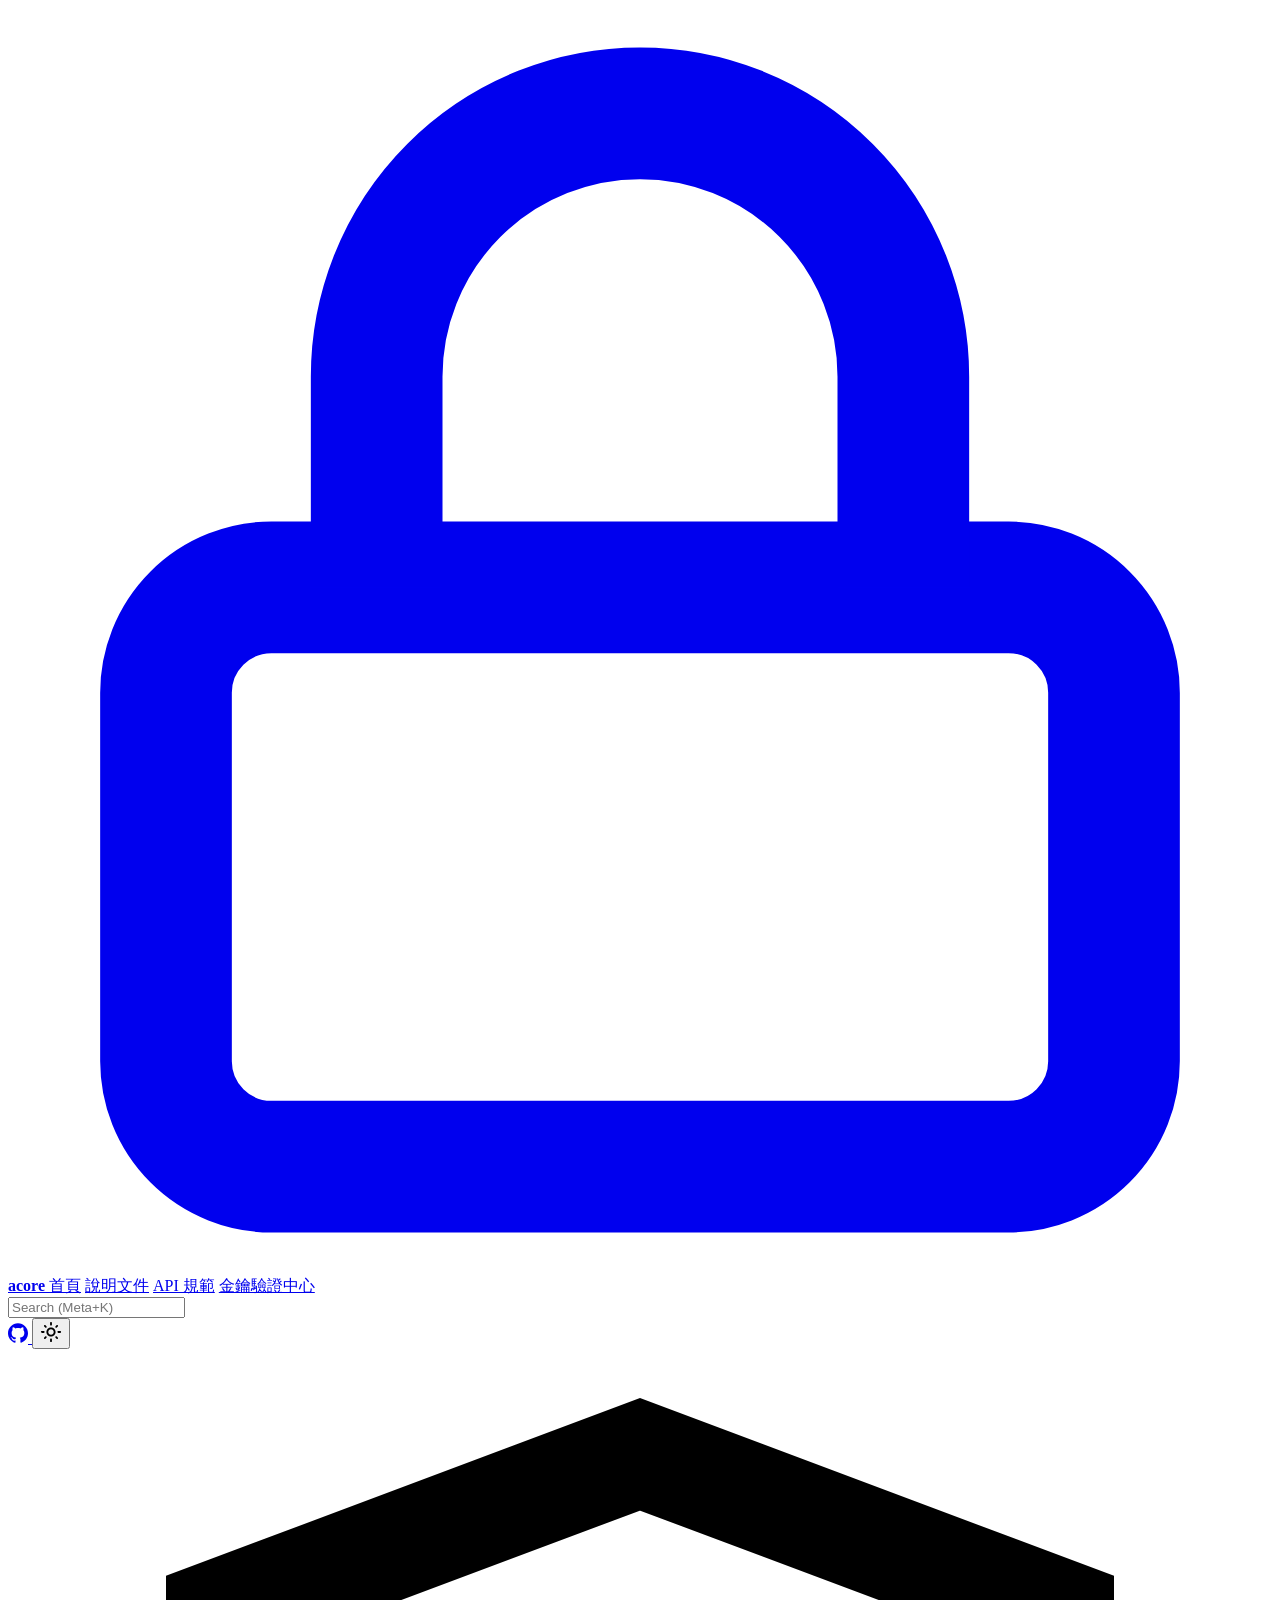
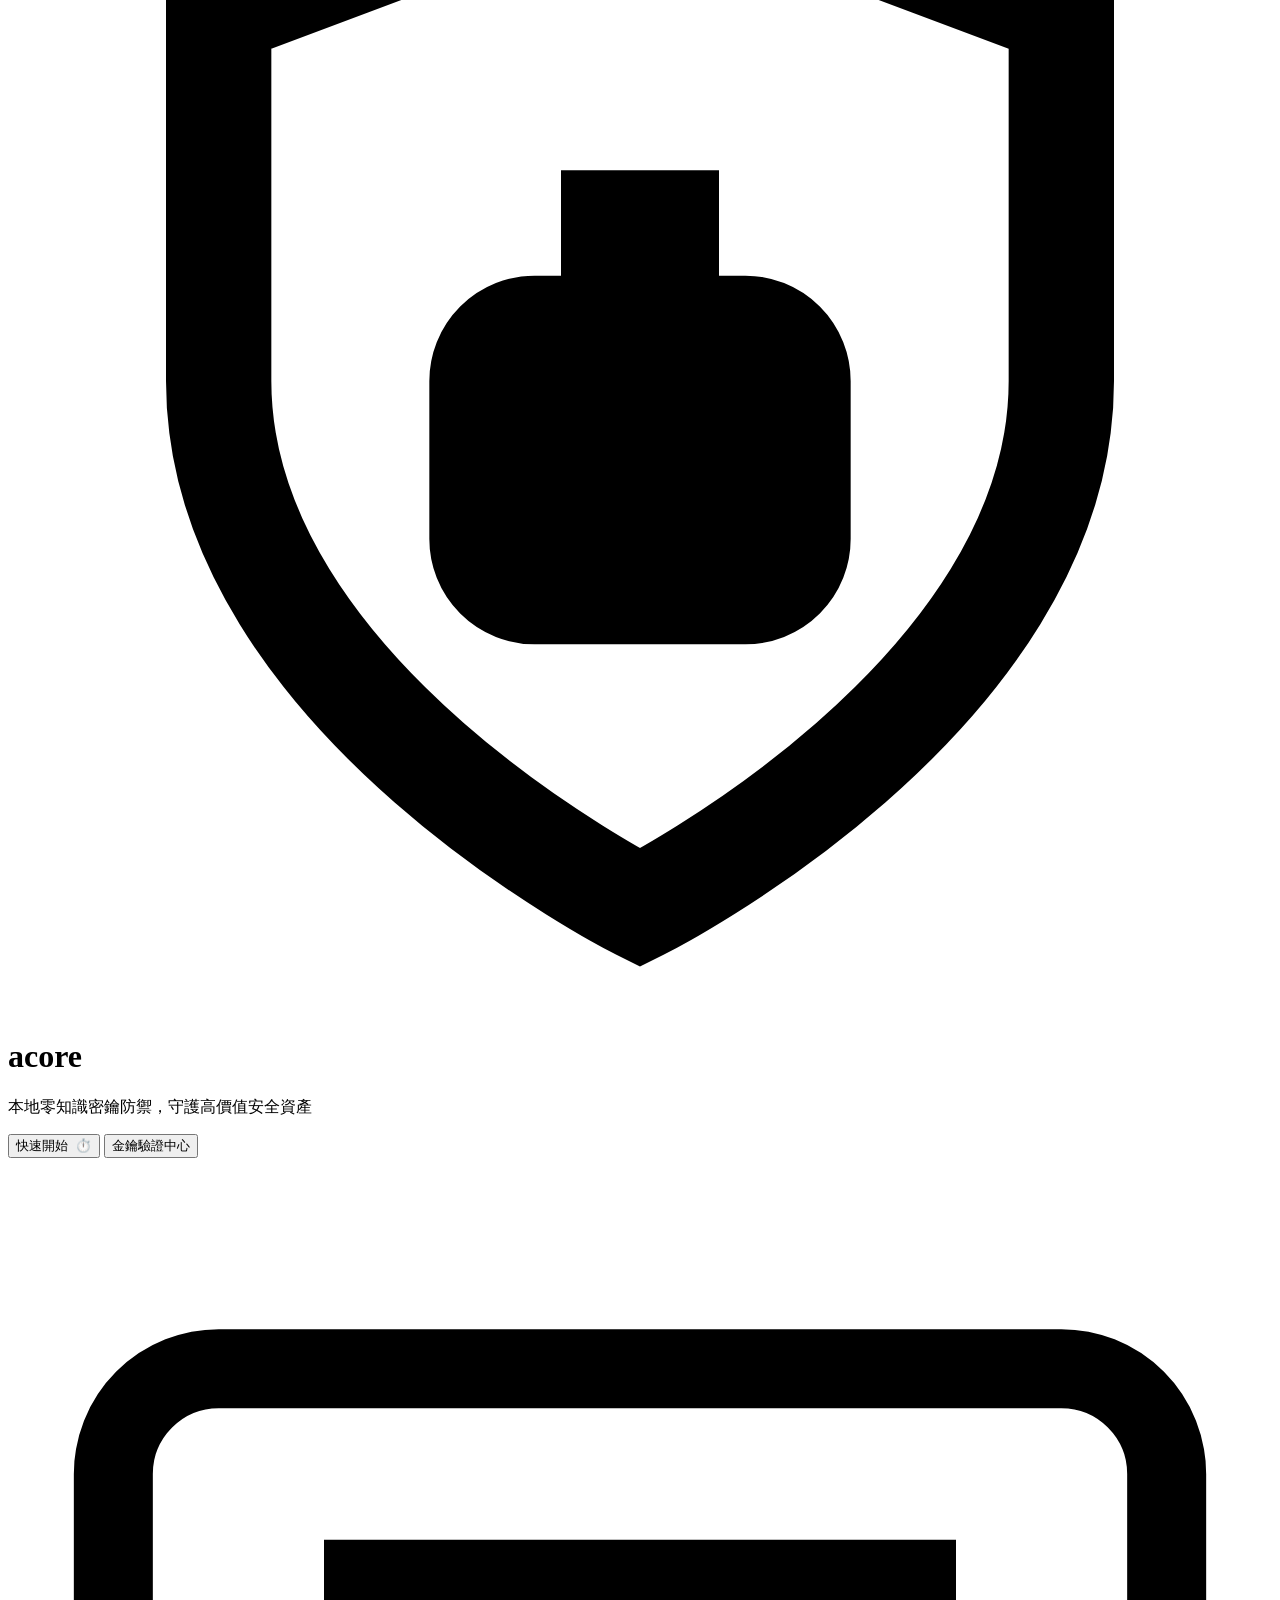
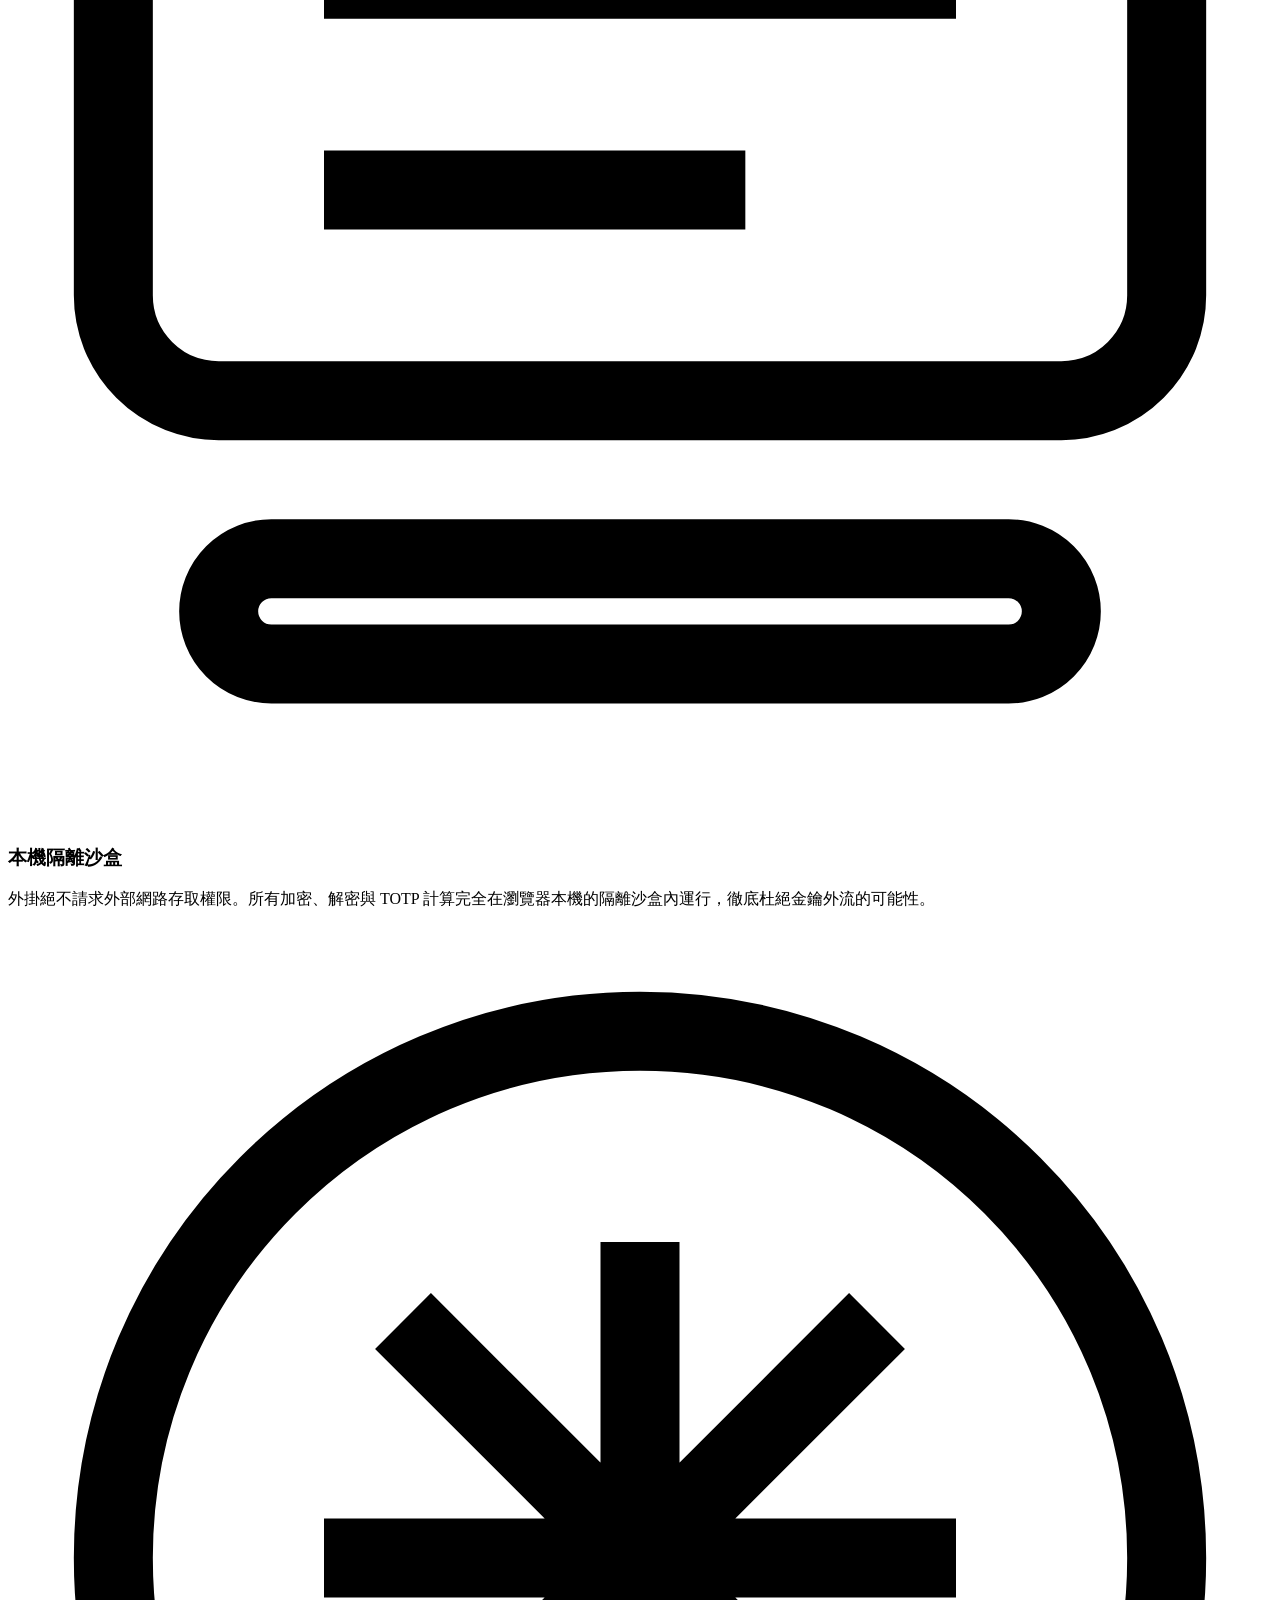
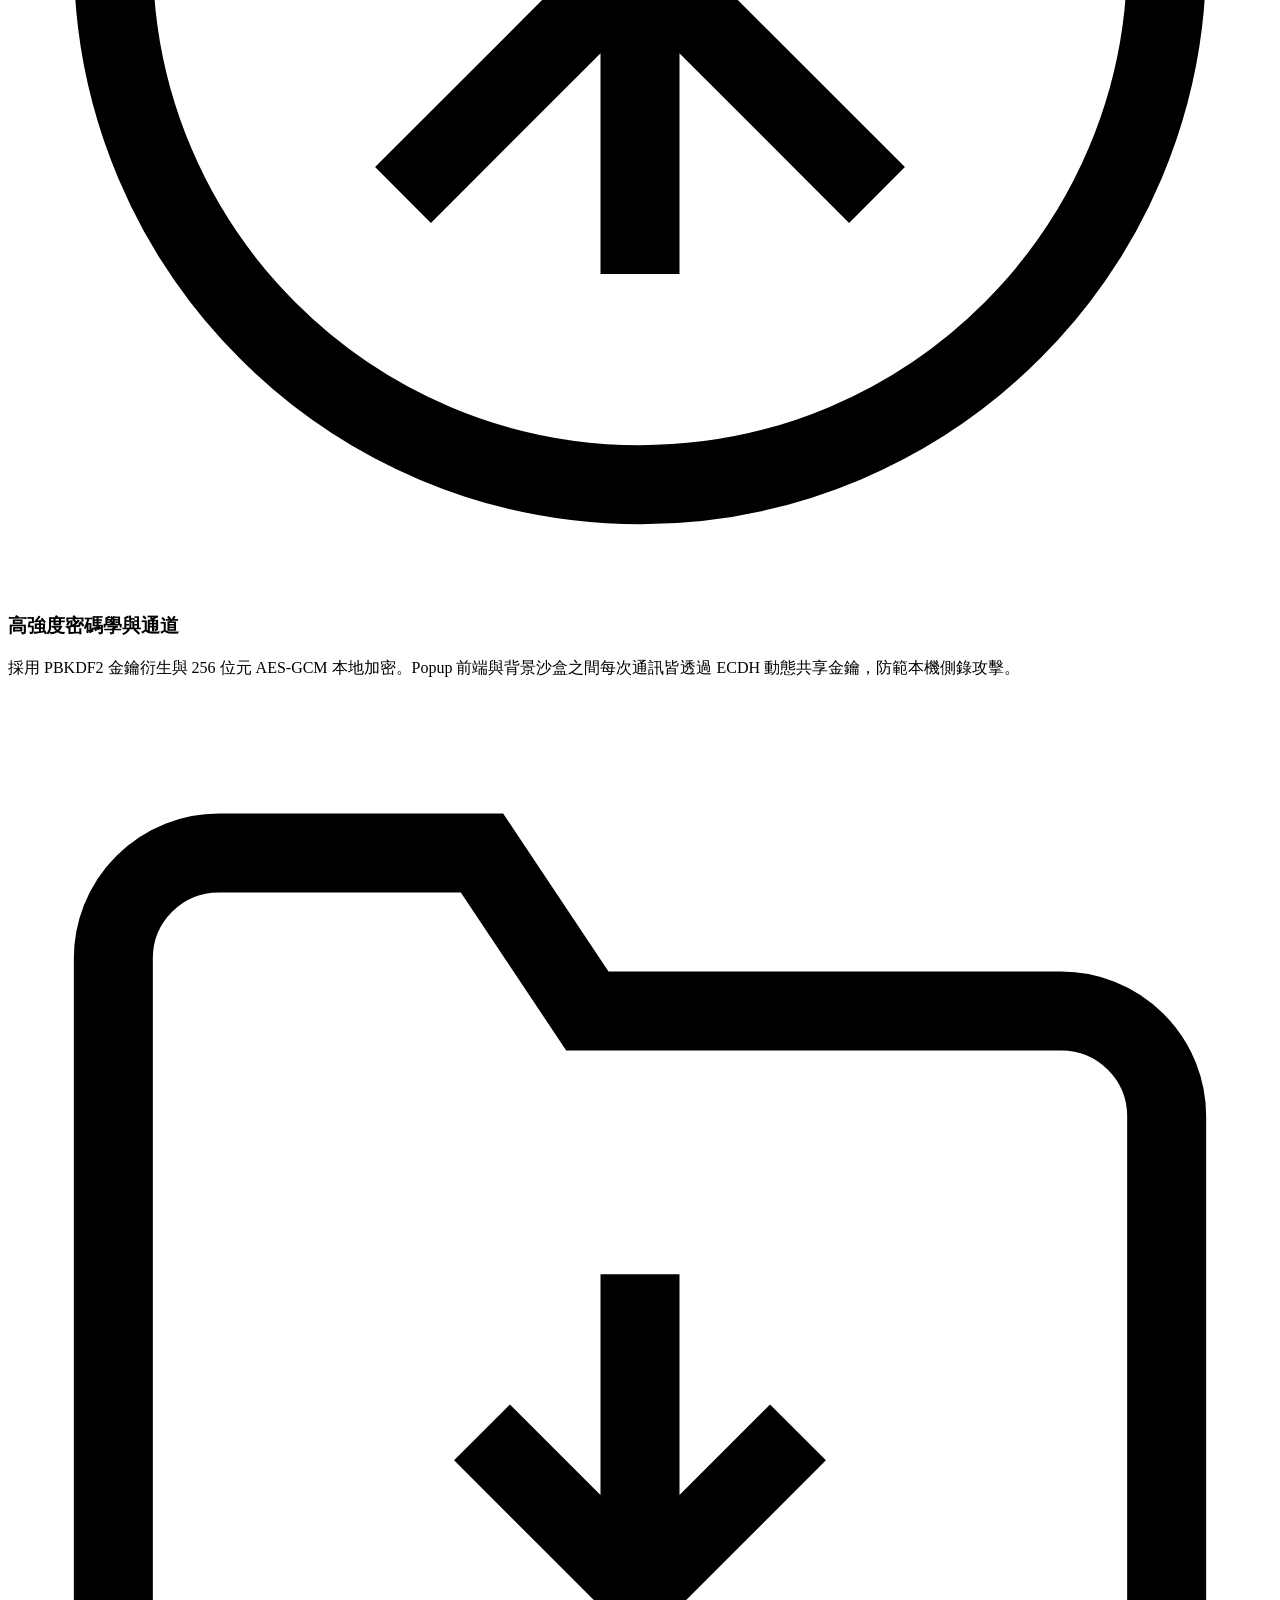
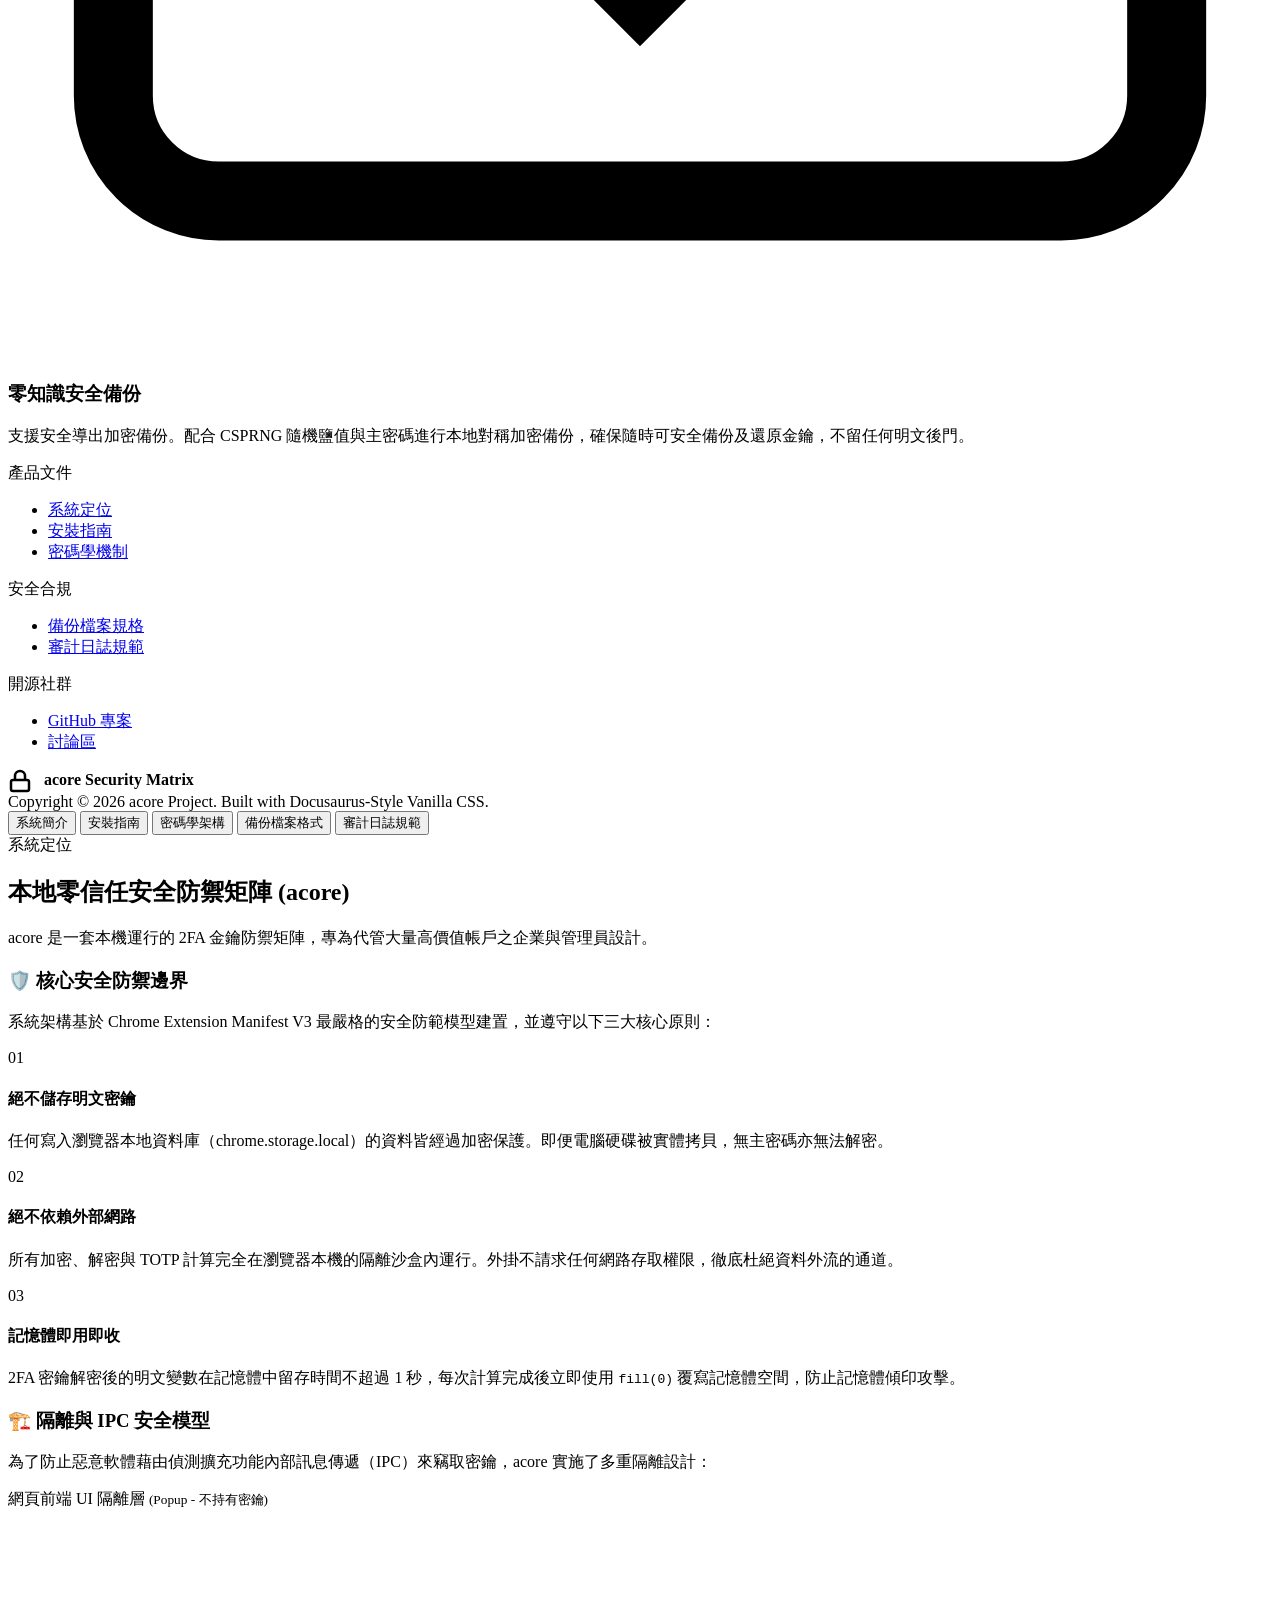
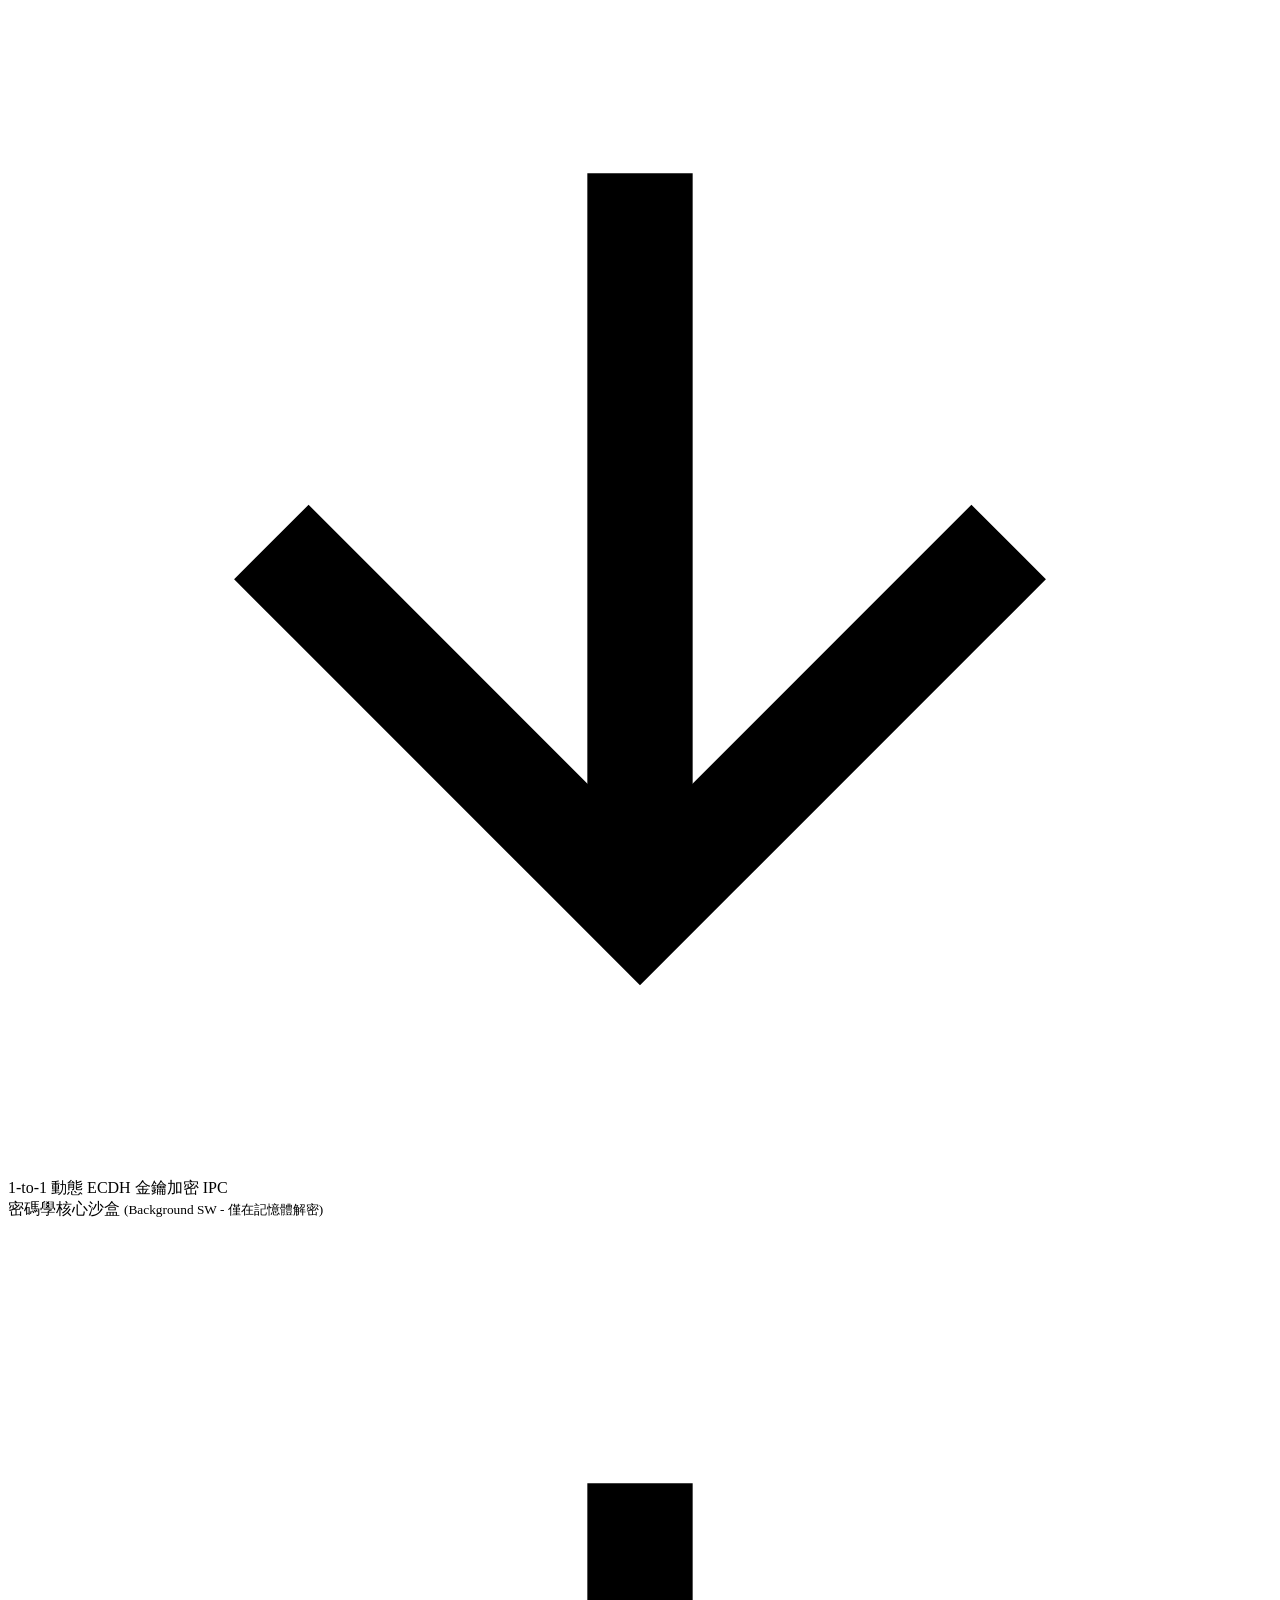
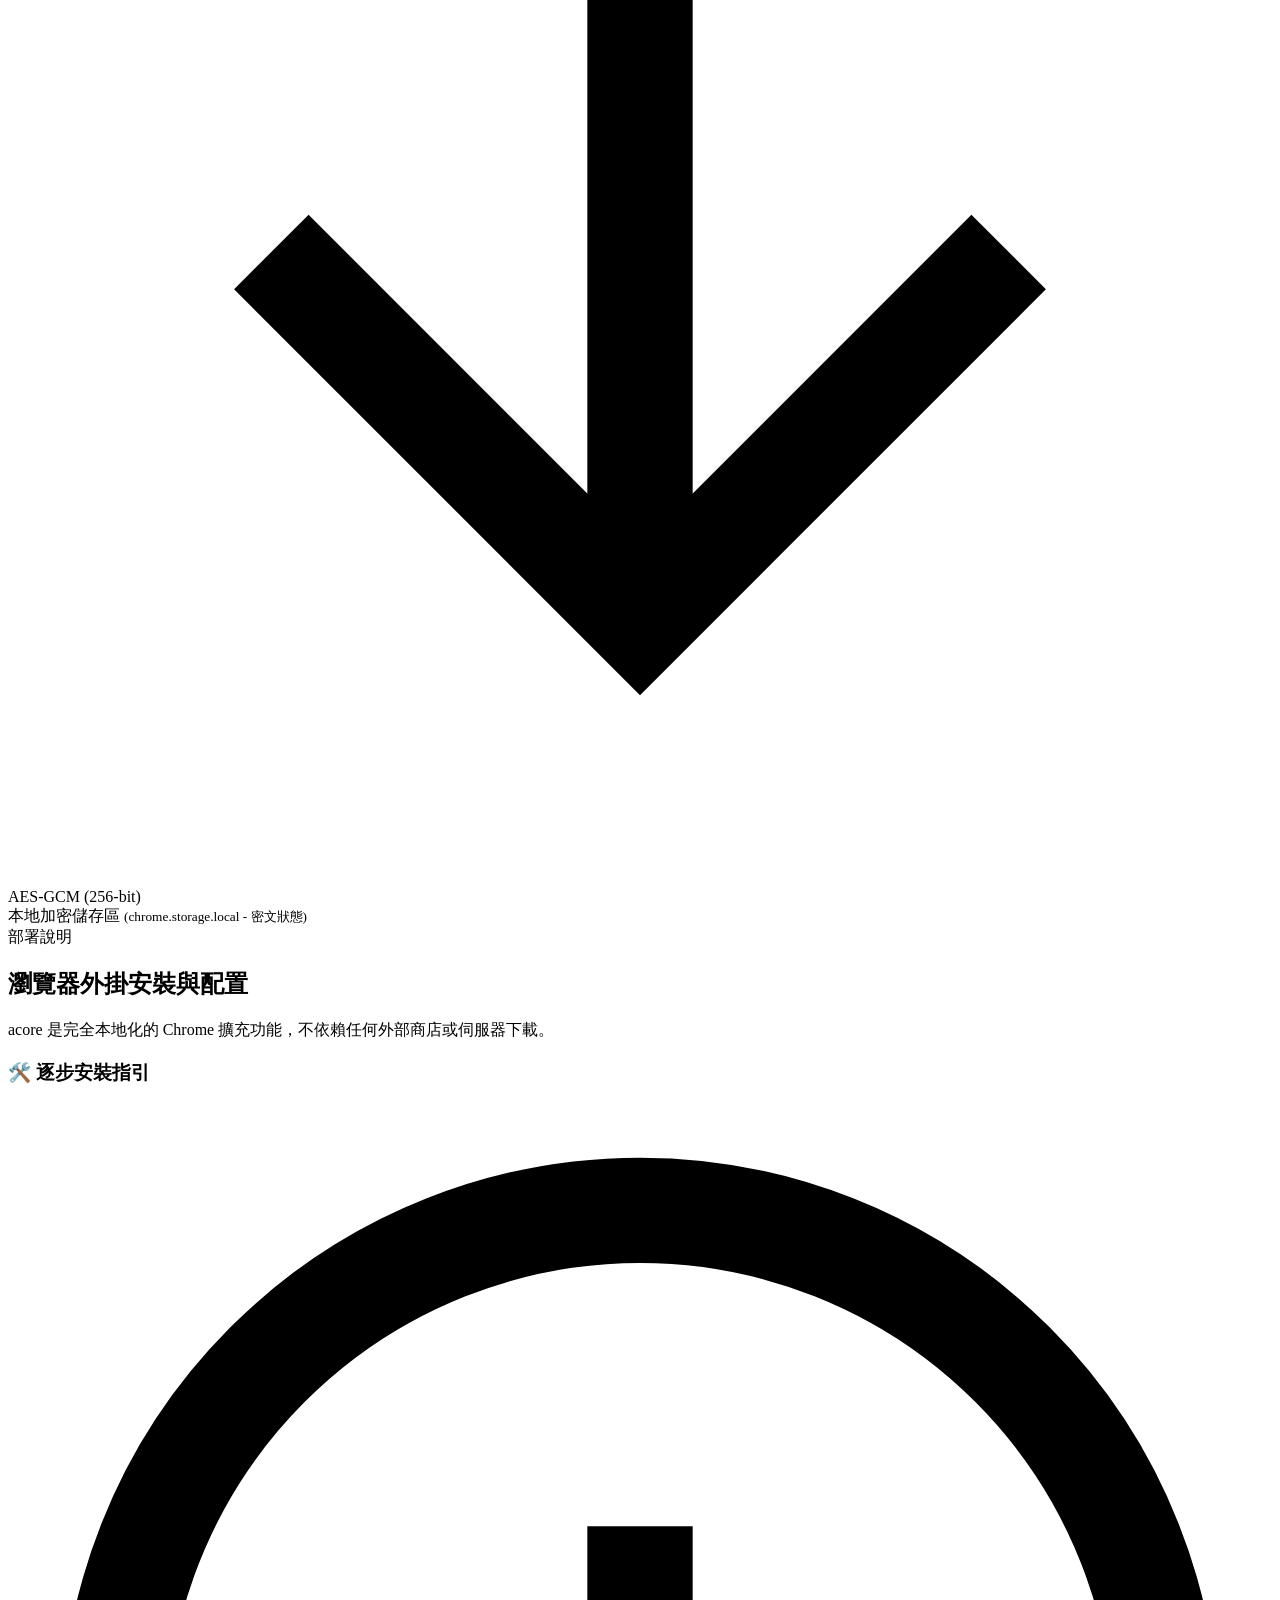
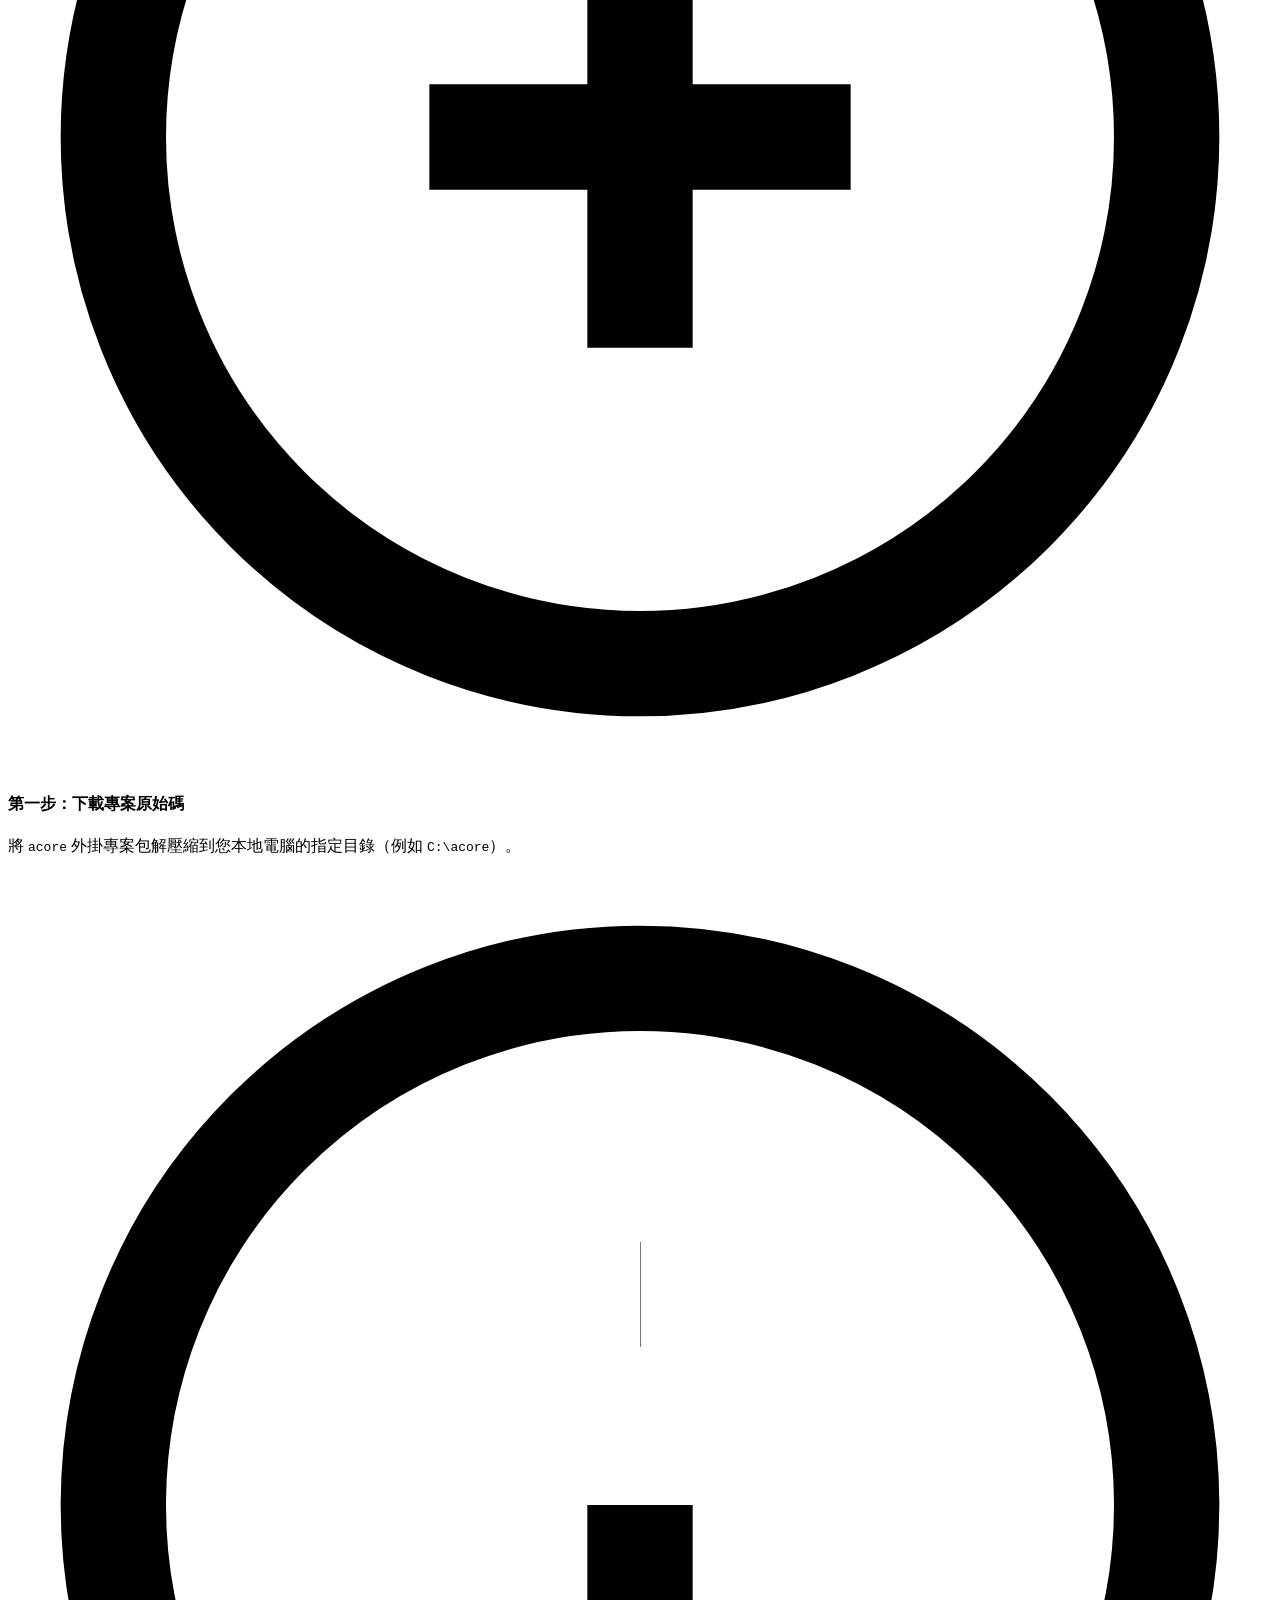
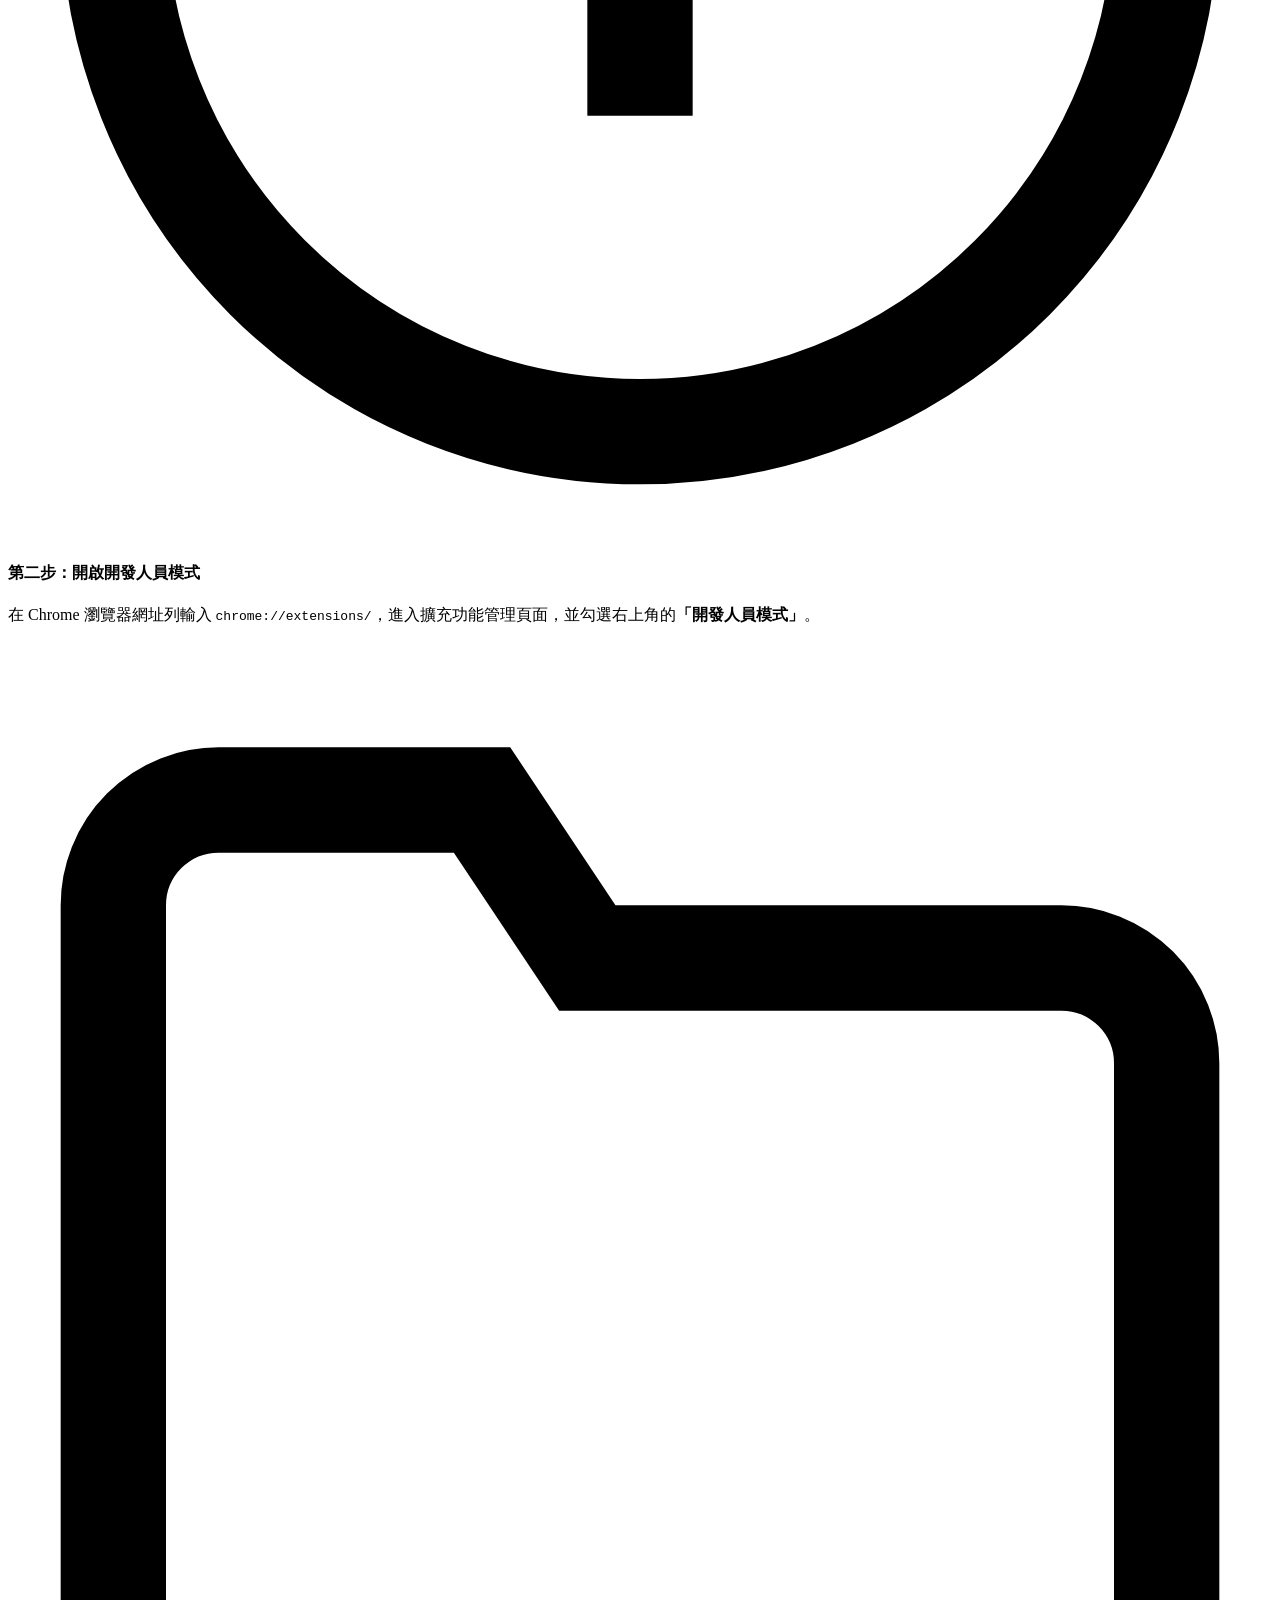
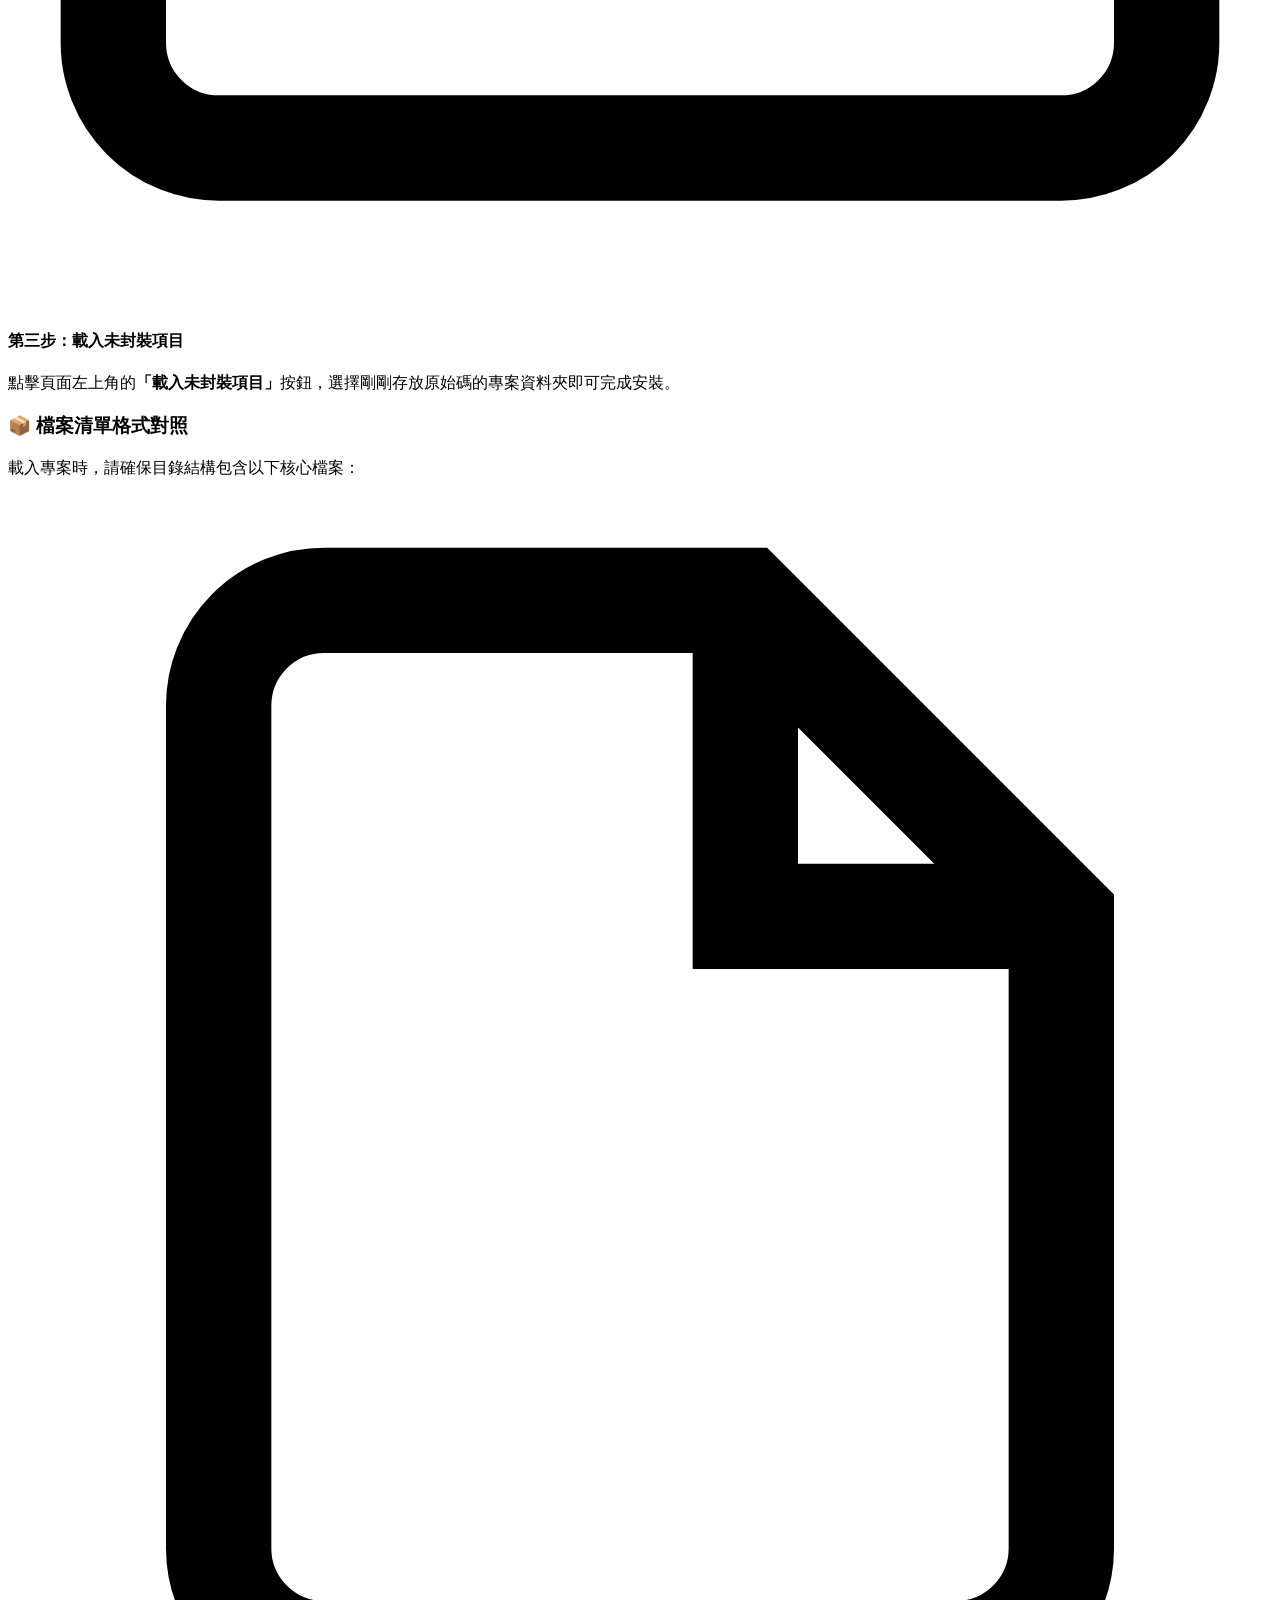
==== website/index.html @ 38455ab0 "Update website/index.html to match Docusaurus style and layout (Automatic Push)" ====
<!DOCTYPE html>
<html lang="zh-TW" data-theme="light">
<head>
  <meta charset="UTF-8">
  <meta name="viewport" content="width=device-width, initial-scale=1.0">
  <title>acore | 本地零知識密鑰防禦 驗證中心暨說明文件</title>
  <link rel="stylesheet" href="style.css">
</head>
<body>
  <!-- Top Navigation Bar -->
  <nav class="navbar navbar--fixed-top">
    <div class="navbar__inner">
      <div class="navbar__items">
        <a class="navbar__brand" href="#home" id="nav-brand">
          <div class="navbar__logo">
            <svg class="logo-svg" viewBox="0 0 24 24" fill="none" stroke="currentColor" stroke-width="2.5">
              <rect x="3" y="11" width="18" height="11" rx="2" ry="2"/>
              <path d="M7 11V7a5 5 0 0 1 10 0v4"/>
            </svg>
          </div>
          <b class="navbar__title">acore</b>
        </a>
        <a class="navbar__item navbar__link navbar__link--active" href="#home" id="nav-home">首頁</a>
        <a class="navbar__item navbar__link" href="#docs" id="nav-docs">說明文件</a>
        <a class="navbar__item navbar__link" href="#crypto" id="nav-api">API 規範</a>
        <a class="navbar__item navbar__link" href="#dashboard" id="nav-dashboard">金鑰驗證中心</a>
      </div>
      <div class="navbar__items navbar__items--right">
        <div class="navbarSearchContainer">
          <input type="text" class="navbar-search-input" placeholder="Search (Meta+K)">
        </div>
        <a href="https://github.com/facebook/docusaurus" target="_blank" rel="noopener noreferrer" class="navbar__item navbar__link header-github-link" aria-label="GitHub repository">
          <svg viewBox="0 0 24 24" width="20" height="20" fill="currentColor">
            <path d="M12 .297c-6.63 0-12 5.373-12 12 0 5.303 3.438 9.8 8.205 11.385.6.113.82-.258.82-.577 0-.285-.01-1.04-.015-2.04-3.338.724-4.042-1.61-4.042-1.61C4.422 18.07 3.633 17.7 3.633 17.7c-1.087-.744.084-.729.084-.729 1.205.084 1.838 1.236 1.838 1.236 1.07 1.835 2.809 1.305 3.495.998.108-.776.417-1.305.76-1.605-2.665-.3-5.466-1.332-5.466-5.93 0-1.31.465-2.38 1.235-3.22-.135-.303-.54-1.523.105-3.176 0 0 1.005-.322 3.3 1.23.96-.267 1.98-.399 3-.405 1.02.006 2.04.138 3 .405 2.28-1.552 3.285-1.23 3.285-1.23.645 1.653.24 2.873.12 3.176.765.84 1.23 1.91 1.23 3.22 0 4.61-2.805 5.625-5.475 5.92.42.36.81 1.096.81 2.22 0 1.606-.015 2.896-.015 3.286 0 .315.21.69.825.57C20.565 22.092 24 17.592 24 12.297c0-6.627-5.373-12-12-12"/>
          </svg>
        </a>
        <button class="clean-btn theme-toggle-btn" type="button" aria-label="Switch theme" id="theme-toggle">
          <!-- Sun icon -->
          <svg viewBox="0 0 24 24" width="22" height="22" class="light-toggle-icon">
            <path fill="currentColor" d="M12,9c1.65,0,3,1.35,3,3s-1.35,3-3,3s-3-1.35-3-3S10.35,9,12,9 M12,7c-2.76,0-5,2.24-5,5s2.24,5,5,5s5-2.24,5-5 S14.76,7,12,7L12,7z M2,13l2,0c0.55,0,1-0.45,1-1s-0.45-1-1-1l-2,0c-0.55,0-1,0.45-1,1S1.45,13,2,13z M20,13l2,0c0.55,0,1-0.45,1-1 s-0.45-1-1-1l-2,0c-0.55,0-1,0.45-1,1S19.45,13,20,13z M11,2v2c0,0.55,0.45,1,1,1s1-0.45,1-1V2c0-0.55-0.45-1-1-1S11,1.45,11,2z M11,20v2c0,0.55,0.45,1,1,1s1-0.45,1-1v-2c0-0.55-0.45-1-1-1C11.45,19,11,19.45,11,20z M5.99,4.58c-0.39-0.39-1.03-0.39-1.41,0 c-0.39,0.39-0.39,1.03,0,1.41l1.06,1.06c0.39,0.39,1.03,0.39,1.41,0s0.39-1.03,0-1.41L5.99,4.58z M18.36,16.95 c-0.39-0.39-1.03-0.39-1.41,0c-0.39,0.39-0.39,1.03,0,1.41l1.06,1.06c0.39,0.39,1.03,0.39,1.41,0c0.39-0.39,0.39-1.03,0-1.41 L18.36,16.95z M19.42,5.99c0.39-0.39,0.39-1.03,0-1.41c-0.39-0.39-1.03-0.39-1.41,0l-1.06,1.06c-0.39,0.39-0.39,1.03,0,1.41 s1.03,0.39,1.41,0L19.42,5.99z M7.05,18.36c0.39-0.39,0.39-1.03,0-1.41c-0.39-0.39-1.03-0.39-1.41,0l-1.06,1.06 c-0.39,0.39-0.39,1.03,0,1.41s1.03,0.39,1.41,0L7.05,18.36z"/>
          </svg>
        </button>
      </div>
    </div>
  </nav>

  <!-- App Views Wrapper -->
  <div class="main-wrapper">
    
    <!-- ================= VIEW 1: HOME PAGE ================= -->
    <div id="view-home" class="home-container-layout">
      <!-- Hero Banner -->
      <header class="hero-banner">
        <div class="hero-inner">
          <div class="hero-logo-container">
            <svg class="hero-logo-svg" viewBox="0 0 24 24" fill="none" stroke="currentColor" stroke-width="2">
              <path d="M12 22s8-4 8-10V5l-8-3-8 3v7c0 6 8 10 8 10z"/>
              <rect x="9" y="11" width="6" height="5" rx="1" fill="currentColor"/>
              <path d="M12 8v3" stroke-width="3"/>
            </svg>
          </div>
          <h1 class="hero-title">acore</h1>
          <p class="hero-tagline">本地零知識密鑰防禦，守護高價值安全資產</p>
          <div class="hero-ctas">
            <button class="hero-btn hero-btn-primary" id="hero-get-started">快速開始 &nbsp;⏱️</button>
            <button class="hero-btn hero-btn-secondary" id="hero-go-dashboard">金鑰驗證中心</button>
          </div>
        </div>
      </header>

      <!-- Features Section -->
      <section class="home-section features-section">
        <div class="section-container">
          <div class="features-grid">
            <div class="feature-col">
              <div class="feature-image-container">
                <svg viewBox="0 0 24 24" class="feature-svg" fill="none" stroke="currentColor" stroke-width="1.5">
                  <rect x="2" y="4" width="20" height="12" rx="2"/>
                  <path d="M6 8h12M6 12h8"/>
                  <rect x="4" y="19" width="16" height="2" rx="1"/>
                </svg>
              </div>
              <h3 class="feature-title">本機隔離沙盒</h3>
              <p class="feature-desc">外掛絕不請求外部網路存取權限。所有加密、解密與 TOTP 計算完全在瀏覽器本機的隔離沙盒內運行，徹底杜絕金鑰外流的可能性。</p>
            </div>
            
            <div class="feature-col">
              <div class="feature-image-container">
                <svg viewBox="0 0 24 24" class="feature-svg" fill="none" stroke="currentColor" stroke-width="1.5">
                  <path d="M12 22c5.523 0 10-4.477 10-10S17.523 2 12 2 2 6.477 2 12s4.477 10 10 10z"/>
                  <path d="M12 6v12M6 12h12M12 12L7.5 7.5M12 12l4.5 4.5M12 12l4.5-4.5M12 12L7.5 16.5"/>
                </svg>
              </div>
              <h3 class="feature-title">高強度密碼學與通道</h3>
              <p class="feature-desc">採用 PBKDF2 金鑰衍生與 256 位元 AES-GCM 本地加密。Popup 前端與背景沙盒之間每次通訊皆透過 ECDH 動態共享金鑰，防範本機側錄攻擊。</p>
            </div>
            
            <div class="feature-col">
              <div class="feature-image-container">
                <svg viewBox="0 0 24 24" class="feature-svg" fill="none" stroke="currentColor" stroke-width="1.5">
                  <path d="M22 19a2 2 0 0 1-2 2H4a2 2 0 0 1-2-2V5a2 2 0 0 1 2-2h5l2 3h9a2 2 0 0 1 2 2z"/>
                  <path d="M12 11v6M9 14l3 3 3-3"/>
                </svg>
              </div>
              <h3 class="feature-title">零知識安全備份</h3>
              <p class="feature-desc">支援安全導出加密備份。配合 CSPRNG 隨機鹽值與主密碼進行本地對稱加密備份，確保隨時可安全備份及還原金鑰，不留任何明文後門。</p>
            </div>
          </div>
        </div>
      </section>

      
      <!-- Footer -->
      <footer class="home-footer">
        <div class="footer-container">
          <div class="footer-links">
            <div class="footer-column">
              <div class="footer-title">產品文件</div>
              <ul class="footer-items">
                <li><a class="footer-link-item" href="#docs" data-chapter="intro">系統定位</a></li>
                <li><a class="footer-link-item" href="#docs" data-chapter="install">安裝指南</a></li>
                <li><a class="footer-link-item" href="#docs" data-chapter="crypto">密碼學機制</a></li>
              </ul>
            </div>
            <div class="footer-column">
              <div class="footer-title">安全合規</div>
              <ul class="footer-items">
                <li><a class="footer-link-item" href="#docs" data-chapter="backup-schema">備份檔案規格</a></li>
                <li><a class="footer-link-item" href="#docs" data-chapter="audit-spec">審計日誌規範</a></li>
              </ul>
            </div>
            <div class="footer-column">
              <div class="footer-title">開源社群</div>
              <ul class="footer-items">
                <li><a href="https://github.com/facebook/docusaurus" target="_blank" class="footer-link-item">GitHub 專案</a></li>
                <li><a href="#" class="footer-link-item">討論區</a></li>
              </ul>
            </div>
          </div>
          <div class="footer-bottom">
            <div class="footer-logo">
              <svg class="logo-svg" viewBox="0 0 24 24" fill="none" stroke="currentColor" stroke-width="2.5" style="width: 24px; height: 24px; vertical-align: middle; margin-right: 8px;">
                <rect x="3" y="11" width="18" height="11" rx="2" ry="2"/>
                <path d="M7 11V7a5 5 0 0 1 10 0v4"/>
              </svg>
              <strong>acore Security Matrix</strong>
            </div>
            <div class="footer-copyright">Copyright © 2026 acore Project. Built with Docusaurus-Style Vanilla CSS.</div>
          </div>
        </div>
      </footer>
    </div>


    <!-- ================= VIEW 2: DOCUMENTATION READER ================= -->
    <div id="view-docs" class="docs-container-layout hidden">
      <!-- Left Sidebar -->
      <aside class="docs-sidebar">
        <nav class="sidebar-nav-menu">
          <button class="sidebar-link active" data-chapter="intro">
            <span>系統簡介</span>
          </button>
          <button class="sidebar-link" data-chapter="install">
            <span>安裝指南</span>
          </button>
          <button class="sidebar-link" data-chapter="crypto">
            <span>密碼學架構</span>
          </button>
          <button class="sidebar-link" data-chapter="backup-schema">
            <span>備份檔案格式</span>
          </button>
          <button class="sidebar-link" data-chapter="audit-spec">
            <span>審計日誌規範</span>
          </button>
        </nav>
      </aside>

      <!-- Center Main Content Reader -->
      <main class="docs-main-content">
        
        <!-- CHAPTER 1: INTRO -->
        <article id="chapter-intro" class="doc-chapter">
          <header class="doc-header">
            <div class="doc-badge">系統定位</div>
            <h2>本地零信任安全防禦矩陣 (acore)</h2>
            <p class="lead">acore 是一套本機運行的 2FA 金鑰防禦矩陣，專為代管大量高價值帳戶之企業與管理員設計。</p>
          </header>
          
          <section class="doc-section">
            <h3 id="intro-sec-1">🛡️ 核心安全防禦邊界</h3>
            <p>系統架構基於 Chrome Extension Manifest V3 最嚴格的安全防範模型建置，並遵守以下三大核心原則：</p>
            <div class="principles-grid">
              <div class="principle-card">
                <div class="principle-num">01</div>
                <h4>絕不儲存明文密鑰</h4>
                <p>任何寫入瀏覽器本地資料庫（chrome.storage.local）的資料皆經過加密保護。即便電腦硬碟被實體拷貝，無主密碼亦無法解密。</p>
              </div>
              <div class="principle-card">
                <div class="principle-num">02</div>
                <h4>絕不依賴外部網路</h4>
                <p>所有加密、解密與 TOTP 計算完全在瀏覽器本機的隔離沙盒內運行。外掛不請求任何網路存取權限，徹底杜絕資料外流的通道。</p>
              </div>
              <div class="principle-card">
                <div class="principle-num">03</div>
                <h4>記憶體即用即收</h4>
                <p>2FA 密鑰解密後的明文變數在記憶體中留存時間不超過 1 秒，每次計算完成後立即使用 <code>fill(0)</code> 覆寫記憶體空間，防止記憶體傾印攻擊。</p>
              </div>
            </div>
          </section>

          <section class="doc-section">
            <h3 id="intro-sec-2">🏗️ 隔離與 IPC 安全模型</h3>
            <p>為了防止惡意軟體藉由偵測擴充功能內部訊息傳遞（IPC）來竊取密鑰，acore 實施了多重隔離設計：</p>
            <div class="schema-diagram">
              <div class="node">
                <span>網頁前端 UI 隔離層</span>
                <small>(Popup - 不持有密鑰)</small>
              </div>
              <div class="arrow-vertical">
                <svg viewBox="0 0 24 24" fill="none" stroke="currentColor" stroke-width="2"><line x1="12" y1="5" x2="12" y2="19"/><polyline points="19 12 12 19 5 12"/></svg>
                <span>1-to-1 動態 ECDH 金鑰加密 IPC</span>
              </div>
              <div class="node highlight-node">
                <span>密碼學核心沙盒</span>
                <small>(Background SW - 僅在記憶體解密)</small>
              </div>
              <div class="arrow-vertical">
                <svg viewBox="0 0 24 24" fill="none" stroke="currentColor" stroke-width="2"><line x1="12" y1="5" x2="12" y2="19"/><polyline points="19 12 12 19 5 12"/></svg>
                <span>AES-GCM (256-bit)</span>
              </div>
              <div class="node">
                <span>本地加密儲存區</span>
                <small>(chrome.storage.local - 密文狀態)</small>
              </div>
            </div>
          </section>
        </article>

        <!-- CHAPTER 2: INSTALL -->
        <article id="chapter-install" class="doc-chapter hidden">
          <header class="doc-header">
            <div class="doc-badge">部署說明</div>
            <h2>瀏覽器外掛安裝與配置</h2>
            <p class="lead">acore 是完全本地化的 Chrome 擴充功能，不依賴任何外部商店或伺服器下載。</p>
          </header>

          <section class="doc-section">
            <h3 id="install-sec-1">🛠️ 逐步安裝指引</h3>
            <div class="steps-list">
              <div class="step-item">
                <div class="step-icon">
                  <svg viewBox="0 0 24 24" fill="none" stroke="currentColor" stroke-width="2"><circle cx="12" cy="12" r="10"/><path d="M12 8v8"/><path d="M8 12h8"/></svg>
                </div>
                <div class="step-content">
                  <h4>第一步：下載專案原始碼</h4>
                  <p>將 <code>acore</code> 外掛專案包解壓縮到您本地電腦的指定目錄（例如 <code>C:\acore</code>）。</p>
                </div>
              </div>
              <div class="step-item">
                <div class="step-icon">
                  <svg viewBox="0 0 24 24" fill="none" stroke="currentColor" stroke-width="2"><circle cx="12" cy="12" r="10"/><path d="M12 16v-4"/><path d="M12 8h.01"/></svg>
                </div>
                <div class="step-content">
                  <h4>第二步：開啟開發人員模式</h4>
                  <p>在 Chrome 瀏覽器網址列輸入 <code>chrome://extensions/</code>，進入擴充功能管理頁面，並勾選右上角的<strong>「開發人員模式」</strong>。</p>
                </div>
              </div>
              <div class="step-item">
                <div class="step-icon">
                  <svg viewBox="0 0 24 24" fill="none" stroke="currentColor" stroke-width="2"><path d="M22 19a2 2 0 0 1-2 2H4a2 2 0 0 1-2-2V5a2 2 0 0 1 2-2h5l2 3h9a2 2 0 0 1 2 2z"/></svg>
                </div>
                <div class="step-content">
                  <h4>第三步：載入未封裝項目</h4>
                  <p>點擊頁面左上角的<strong>「載入未封裝項目」</strong>按鈕，選擇剛剛存放原始碼的專案資料夾即可完成安裝。</p>
                </div>
              </div>
            </div>
          </section>

          <section class="doc-section">
            <h3 id="install-sec-2">📦 檔案清單格式對照</h3>
            <p>載入專案時，請確保目錄結構包含以下核心檔案：</p>
            <div class="file-cards-grid">
              <div class="file-card-item">
                <div class="file-icon-wrapper json-color">
                  <svg viewBox="0 0 24 24" fill="none" stroke="currentColor" stroke-width="2">
                    <path d="M14 2H6a2 2 0 0 0-2 2v16a2 2 0 0 0 2 2h12a2 2 0 0 0 2-2V8z"/>
                    <polyline points="14 2 14 8 20 8"/>
                  </svg>
                  <span class="file-ext">JSON</span>
                </div>
                <div class="file-meta">
                  <h5>manifest.json</h5>
                  <span>外掛資安宣告檔</span>
                </div>
              </div>
              <div class="file-card-item">
                <div class="file-icon-wrapper js-color">
                  <svg viewBox="0 0 24 24" fill="none" stroke="currentColor" stroke-width="2">
                    <path d="M14 2H6a2 2 0 0 0-2 2v16a2 2 0 0 0 2 2h12a2 2 0 0 0 2-2V8z"/>
                    <polyline points="14 2 14 8 20 8"/>
                  </svg>
                  <span class="file-ext">JS</span>
                </div>
                <div class="file-meta">
                  <h5>background.js</h5>
                  <span>背景沙盒核心執行緒</span>
                </div>
              </div>
              <div class="file-card-item">
                <div class="file-icon-wrapper js-color">
                  <svg viewBox="0 0 24 24" fill="none" stroke="currentColor" stroke-width="2">
                    <path d="M14 2H6a2 2 0 0 0-2 2v16a2 2 0 0 0 2 2h12a2 2 0 0 0 2-2V8z"/>
                    <polyline points="14 2 14 8 20 8"/>
                  </svg>
                  <span class="file-ext">JS</span>
                </div>
                <div class="file-meta">
                  <h5>crypto-helper.js</h5>
                  <span>密碼學演算法模組</span>
                </div>
              </div>
            </div>
          </section>
        </article>

        <!-- CHAPTER 3: CRYPTO -->
        <article id="chapter-crypto" class="doc-chapter hidden">
          <header class="doc-header">
            <div class="doc-badge">安全性深度分析</div>
            <h2>密碼學安全機制</h2>
            <p class="lead">系統核心防禦鏈由 Web Crypto API 的強大演算法建構而成，絕不依賴第三方外部庫。</p>
          </header>

          <section class="doc-section">
            <h3 id="crypto-sec-1">🔑 雙層金鑰衍生與加密儲存</h3>
            <p>當使用者首次開啟外掛並註冊帳戶時，系統透過以下密碼學流程進行密鑰保護：</p>
            <div class="crypto-flow">
              <div class="crypto-step">
                <div class="step-num">A</div>
                <h4>PBKDF2 金鑰衍生 (KEK)</h4>
                <p>利用使用者輸入的主密碼，結合 16 位元隨機鹽值（Salt），經過 <strong>100,000 次 SHA-256 反覆迭代計算</strong>，衍生出 256 位元的對稱加密金鑰（Key-Encrypting Key, KEK）。</p>
              </div>
              <div class="crypto-step">
                <div class="step-num">B</div>
                <h4>AES-GCM (256-bit) 對稱加密</h4>
                <p>系統每次寫入金鑰（如 TOTP Secret）或儲存設定時，皆隨機產生唯一的 12 位元初始化向量（IV）。加密後的產物包含密文（Ciphertext）與驗證標籤（Tag），提供機密性與完整性校驗。</p>
              </div>
            </div>
          </section>

          <section class="doc-section">
            <h3 id="crypto-sec-2">🔒 ECDH 訊息加密 IPC 通道</h3>
            <p>為了防範同瀏覽器下的惡意擴充套件通過監聽 `chrome.runtime.onMessage` 來攔截密碼，Popup UI 與 Background Service Worker 之間每次通訊皆進行 ECDH 金鑰交換：</p>
            <ul>
              <li>Popup 載入時，在記憶體建立臨時的 <strong>ECDH (P-256)</strong> 金鑰對，並將公鑰傳送給背景 Service Worker。</li>
              <li>背景 Service Worker 收到後，亦生成自己的 ECDH 金鑰對，並依此計算出共享金鑰，將其公鑰回傳給 Popup。</li>
              <li>雙方基於該共享金鑰衍生出一組 256 位元的 <strong>AES-GCM</strong> 金鑰，此金鑰僅存於各自執行緒的內存變數中。</li>
              <li>此後所有 IPC 通訊資料（包括解鎖密碼、新增金鑰、產出 TOTP 碼）皆使用此動態金鑰加密傳輸。</li>
            </ul>
          </section>
        </article>

        <!-- CHAPTER 4: BACKUP SCHEMA -->
        <article id="chapter-backup-schema" class="doc-chapter hidden">
          <header class="doc-header">
            <div class="doc-badge">檔案規格</div>
            <h2>備份檔案格式與還原標準</h2>
            <p class="lead">零知識備份機制（Zero-Knowledge Backup）確保使用者金鑰可攜性的同時，亦不洩漏任何機密資訊。</p>
          </header>

          <section class="doc-section">
            <h3 id="backup-sec-1">📋 JSON 備份資料格式規格</h3>
            <p>當使用者選擇導出備份時，背景程式會將整個加密儲存庫包裝成 JSON 導出。以下為其完整的資料規格格式：</p>
            
            <div class="code-block-wrapper">
              <div class="code-block-header">
                <div class="code-meta">
                  <svg class="file-icon-inline" viewBox="0 0 24 24" fill="none" stroke="currentColor" stroke-width="2"><path d="M14 2H6a2 2 0 0 0-2 2v16a2 2 0 0 0 2 2h12a2 2 0 0 0 2-2V8z"/><polyline points="14 2 14 8 20 8"/></svg>
                  <span>acore_backup_schema.json</span>
                </div>
                <button class="btn-copy" data-target="backup-json">複製代碼</button>
              </div>
              <pre><code id="backup-json">{
  "salt": "uWz6H0bN2rD58iPqQvL9+A==",  // 用於衍生 KEK 的 16 字節 CSPRNG 隨機鹽值 (Base64)
  "sentinel": {
    "iv": "kPn9XmYt5Rq1aBc7",         // Sentinel 加密使用之 12 字節 IV (Base64)
    "ciphertext": "z8JqP+4dFh2..."    // 解密後應為 "ZeroTrustSentinel" (AES-GCM 密文)
  },
  "vault": {
    "iv": "wQe9RnT5Yu3iOp8A",         // 密鑰資料庫加密之 12 字節 IV (Base64)
    "ciphertext": "a1b2C3d4E5f6..."   // 解密後為包含帳戶金鑰的 JSON 陣列密文
  },
  "logs": {
    "iv": "zXy8Wv2Ts5Rq9PmN",         // 安全審計日誌加密之 12 字節 IV (Base64)
    "ciphertext": "m9n8B7v6C5x..."    // 解密後為歷史審計日誌之 JSON 陣列密文
  }
}</code></pre>
            </div>
          </section>

          <section class="doc-section">
            <h3 id="backup-sec-2">🔄 還原解密解析流程</h3>
            <p>在還原時，系統會先依據備份檔內的 <code>salt</code> 與使用者輸入的密碼衍生出臨時 KEK，試圖解密 <code>sentinel</code>。若解密文字為 <code>ZeroTrustSentinel</code>，則驗證密碼成功，進而解密 <code>vault</code>，並以<strong>當前系統的 active KEK</strong> 重新加密寫入 chrome.storage.local，完成還原。</p>
          </section>
        </article>

        <!-- CHAPTER 5: AUDIT SPEC -->
        <article id="chapter-audit-spec" class="doc-chapter hidden">
          <header class="doc-header">
            <div class="doc-badge">合規審計</div>
            <h2>企業安全審計日誌規範</h2>
            <p class="lead">acore 在本地維護一份不可篡改且全程加密的安全日誌（Audit Logs），用以滿足企業客戶的安全合規與存取追蹤需求。</p>
          </header>

          <section class="doc-section">
            <h3 id="audit-sec-1">📝 日誌物件架構規格</h3>
            <p>每次使用者進行關鍵操作（如解鎖、新增金鑰、複製驗證碼、自動填入或匯出備份）時，系統皆會將該操作時間戳與詳細內容加密寫入日誌庫中。</p>
            
            <div class="code-block-wrapper">
              <div class="code-block-header">
                <div class="code-meta">
                  <svg class="file-icon-inline" viewBox="0 0 24 24" fill="none" stroke="currentColor" stroke-width="2"><path d="M14 2H6a2 2 0 0 0-2 2v16a2 2 0 0 0 2 2h12a2 2 0 0 0 2-2V8z"/><polyline points="14 2 14 8 20 8"/></svg>
                  <span>audit_log_schema.json</span>
                </div>
                <button class="btn-copy" data-target="log-json">複製代碼</button>
              </div>
              <pre><code id="log-json">[
  {
    "timestamp": 1780560000000,              // 事件發生的毫秒級時間戳
    "event": "Vault initialized"            // 事件行為描述
  },
  {
    "timestamp": 1780560120000,
    "event": "Added account: Discord (admin)"
  },
  {
    "timestamp": 1780560250000,
    "event": "Copied TOTP for: Discord:admin"
  },
  {
    "timestamp": 1780560300000,
    "event": "Autofilled TOTP for: Discord (admin)"
  }
]</code></pre>
            </div>
          </section>

          <section class="doc-section">
            <h3 id="audit-sec-2">🛡️ 日誌竄改防範</h3>
            <p>審計日誌儲存在加密的 <code>logs</code> 欄位中，除非使用者提供正確的主密碼解密金鑰，否則本機檔案將一直保持加密狀態。這使得任何未經授權的本地修改與寫入在解密時都會被驗證標籤（Tag Mismatch）拒絕，進而保證日誌的真實性與合規完整度。</p>
          </section>
        </article>

        <!-- Docs Pagination Bottom -->
        <nav class="docs-pagination-nav">
          <div class="pagination-nav__item">
            <button class="pagination-nav__link pagination-nav__link--prev" id="btn-prev-page">
              <div class="pagination-nav__sublabel">上一頁</div>
              <div class="pagination-nav__label" id="label-prev-page">無</div>
            </button>
          </div>
          <div class="pagination-nav__item pagination-nav__item--next">
            <button class="pagination-nav__link pagination-nav__link--next" id="btn-next-page">
              <div class="pagination-nav__sublabel">下一頁</div>
              <div class="pagination-nav__label" id="label-next-page">安裝指南</div>
            </button>
          </div>
        </nav>
      </main>

      <!-- Right Sidebar: Table of Contents -->
      <aside class="toc-sidebar">
        <div class="toc-header">本頁目錄</div>
        <ul class="toc-list" id="toc-list">
          <!-- Dynamically populated in app.js -->
        </ul>
      </aside>
    </div>


    <!-- ================= VIEW 3: WEB VERIFICATION CENTER ================= -->
    <div id="view-dashboard" class="dashboard-container-layout hidden">
      <div class="dashboard-inner-container">
        
        <article id="chapter-dashboard" class="doc-chapter">
          <header class="doc-header">
            <div class="doc-badge">本機安全驗證</div>
            <h2>金鑰驗證中心 (Web Dashboard)</h2>
            <p class="lead">在這裡解密您的 2FA 密鑰庫。當指定平台要求驗證碼時，在此點擊代碼即可複製並輸入。</p>
          </header>

          <!-- SETUP SCREEN -->
          <div id="web-setup-view" class="web-view hidden">
            <form id="web-form-setup" class="matrix-form web-card-form">
              <h3>初始化安全庫</h3>
              <p class="subtitle">此瀏覽器尚未部署金鑰庫，請設定您的主密碼 (Master Password)。</p>
              
              <div class="input-group">
                <label for="web-setup-password">設定主密碼</label>
                <input type="password" id="web-setup-password" required placeholder="輸入至少 8 位強密碼">
                <div class="password-strength-bar">
                  <div id="web-strength-fill"></div>
                </div>
                <span class="input-hint" id="web-strength-label">密碼強度：未輸入</span>
              </div>
              
              <div class="input-group">
                <label for="web-setup-confirm">確認主密碼</label>
                <input type="password" id="web-setup-confirm" required placeholder="再次輸入主密碼">
              </div>

              <div class="security-warning">
                <svg viewBox="0 0 24 24" class="warning-icon"><path d="M12 9v2m0 4h.01m-6.938 4h13.856c1.54 0 2.502-1.667 1.732-3L13.732 4c-.77-1.333-2.694-1.333-3.464 0L3.34 16c-.77 1.333.192 3 1.732 3z"/></svg>
                <span class="warning-text">請務必牢記主密碼！本系統為本機零知識加密架構，若密碼丟失，金鑰將永久遺失。</span>
              </div>
              
              <button type="submit" class="btn btn-primary">部署安全矩陣</button>
            </form>
          </div>

          <!-- LOCKED SCREEN -->
          <div id="web-locked-view" class="web-view hidden">
            <form id="web-form-unlock" class="matrix-form web-card-form compact-form">
              <div class="lock-graphic">
                <svg viewBox="0 0 24 24" fill="none" stroke="currentColor" stroke-width="1.5">
                  <rect x="3" y="11" width="18" height="11" rx="2" ry="2"/>
                  <path d="M7 11V7a5 5 0 0 1 10 0v4"/>
                </svg>
              </div>
              <h3>金鑰庫已鎖定</h3>
              <p class="subtitle">請輸入主密碼以解鎖您的 2FA 密鑰。</p>
              
              <div class="input-group">
                <input type="password" id="web-unlock-password" required placeholder="請輸入主密碼" autofocus>
                <div class="error-msg hidden" id="web-unlock-error">密碼錯誤，解密失敗！</div>
              </div>
              
              <button type="submit" class="btn btn-primary">安全解鎖驗證庫</button>
            </form>
          </div>

          <!-- UNLOCKED SCREEN -->
          <div id="web-unlocked-view" class="web-view hidden">
            <!-- Top Dashboard Header Actions -->
            <div class="web-db-header">
              <div class="web-timer-group">
                <svg class="progress-ring" width="32" height="32">
                  <circle class="progress-ring__circle-bg" stroke="rgba(0,0,0,0.06)" stroke-width="3" fill="transparent" r="13" cx="16" cy="16" />
                  <circle class="progress-ring__circle" id="web-timer-circle" stroke="var(--primary)" stroke-width="3" fill="transparent" r="13" cx="16" cy="16" stroke-dasharray="81.68" stroke-dashoffset="0" />
                </svg>
                <span class="web-timer-text" id="web-timer-text">30s</span>
              </div>
              
              <div class="web-action-group">
                <button class="btn btn-secondary" id="web-btn-open-add">
                  <svg viewBox="0 0 24 24" class="btn-icon" fill="none" stroke="currentColor" stroke-width="2.5"><line x1="12" y1="5" x2="12" y2="19"/><line x1="5" y1="12" x2="19" y2="12"/></svg>
                  <span>新增 2FA 密鑰</span>
                </button>
                <button class="btn btn-secondary" id="web-btn-open-logs">審計日誌</button>
                <button class="btn btn-secondary" id="web-btn-open-backup">資料備份</button>
                <button class="btn btn-primary" id="web-btn-lock">立即鎖定</button>
              </div>
            </div>

            <!-- Empty State -->
            <div id="web-empty-state" class="empty-state hidden">
              <svg viewBox="0 0 24 24" fill="none" stroke="currentColor" stroke-width="1.5"><rect x="3" y="11" width="18" height="11" rx="2" ry="2" /><path d="M7 11V7a5 5 0 0 1 10 0v4" /></svg>
              <p>本機加密金鑰庫尚無任何保護帳戶</p>
              <span class="sub-text">請點擊上方「新增 2FA 密鑰」寫入金鑰資料。</span>
            </div>

            <!-- Web Accounts Grid -->
            <div id="web-accounts-grid" class="web-accounts-grid">
              <!-- Dynamically populated via app.js -->
            </div>
          </div>
        </article>
      </div>
    </div>

  </div>

  <!-- WEB MODAL 1: ADD ACCOUNT -->
  <div id="web-modal-add" class="modal-overlay hidden">
    <div class="modal-content">
      <div class="modal-header">
        <h3>金鑰驗證中心 - 新增 2FA</h3>
        <button class="close-btn" id="web-btn-close-add">&times;</button>
      </div>
      <form id="web-form-add" class="matrix-form">
        <div class="input-group">
          <label for="web-add-issuer">服務平台 (Issuer)</label>
          <input type="text" id="web-add-issuer" required placeholder="例如：Discord, GitHub, Google" autocomplete="off">
        </div>
        <div class="input-group">
          <label for="web-add-name">帳戶標識 (Account Email)</label>
          <input type="text" id="web-add-name" required placeholder="例如：admin@company.com" autocomplete="off">
        </div>
        <div class="input-group">
          <label for="web-add-secret">金鑰密鑰 (Secret Key - Base32)</label>
          <input type="text" id="web-add-secret" required placeholder="輸入 2FA 金鑰字串" autocomplete="off">
        </div>
        <div class="error-msg hidden" id="web-add-error">金鑰格式錯誤，必須為 Base32 字元！</div>
        <div class="modal-actions">
          <button type="button" class="btn btn-secondary" id="web-btn-cancel-add">取消</button>
          <button type="submit" class="btn btn-primary">確認寫入</button>
        </div>
      </form>
    </div>
  </div>

  <!-- WEB MODAL 2: AUDIT LOGS -->
  <div id="web-modal-logs" class="modal-overlay hidden">
    <div class="modal-content modal-large">
      <div class="modal-header">
        <h3>本機金鑰安全審計日誌 (Web View)</h3>
        <button class="close-btn" id="web-btn-close-logs">&times;</button>
      </div>
      <div class="logs-container">
        <div class="logs-table-wrapper">
          <table class="logs-table">
            <thead>
              <tr>
                <th>時間戳</th>
                <th>事件描述</th>
              </tr>
            </thead>
            <tbody id="web-logs-tbody">
              <!-- Dynamically populated via JS -->
            </tbody>
          </table>
        </div>
      </div>
      <div class="modal-actions">
        <button type="button" class="btn btn-secondary" id="web-btn-close-logs-footer">關閉</button>
      </div>
    </div>
  </div>

  <!-- WEB MODAL 3: BACKUP / RESTORE -->
  <div id="web-modal-backup-panel" class="modal-overlay hidden">
    <div class="modal-content">
      <div class="modal-header">
        <h3>資料備份與還原</h3>
        <button class="close-btn" id="web-btn-close-backup">&times;</button>
      </div>
      <div class="backup-options">
        <div class="backup-section">
          <h4>零知識備份 (Export)</h4>
          <p class="section-desc">以當前主密碼再次加密導出。適合實體備份儲存。</p>
          <button class="btn btn-secondary btn-full" id="web-btn-export-file">
            <span>導出加密備份檔 (.json)</span>
          </button>
        </div>
        <div class="backup-divider"></div>
        <div class="backup-section">
          <h4>還原備份資料 (Import)</h4>
          <p class="section-desc">載入原備份檔並輸入其主密碼進行資料還原。</p>
          <div class="file-input-wrapper">
            <button class="btn btn-secondary btn-full" id="web-btn-trigger-file">選擇 json 備份檔</button>
            <input type="file" id="web-import-file" accept=".json" class="hidden">
            <span id="web-selected-filename" class="selected-filename">未選擇任何檔案</span>
          </div>
          <div class="input-group hidden" id="web-backup-password-group">
            <label for="web-backup-password">輸入該備份檔的主密碼</label>
            <input type="password" id="web-backup-password" placeholder="密碼">
          </div>
          <div class="error-msg hidden" id="web-import-error">還原失敗！解密密碼錯誤。</div>
          <button class="btn btn-primary btn-full hidden" id="web-btn-submit-import">確認還原寫入</button>
        </div>
      </div>
    </div>
  </div>

  <!-- Toast Notification -->
  <div id="toast" class="toast hidden">複製成功</div>

  <script type="module" src="app.js"></script>
</body>
</html>
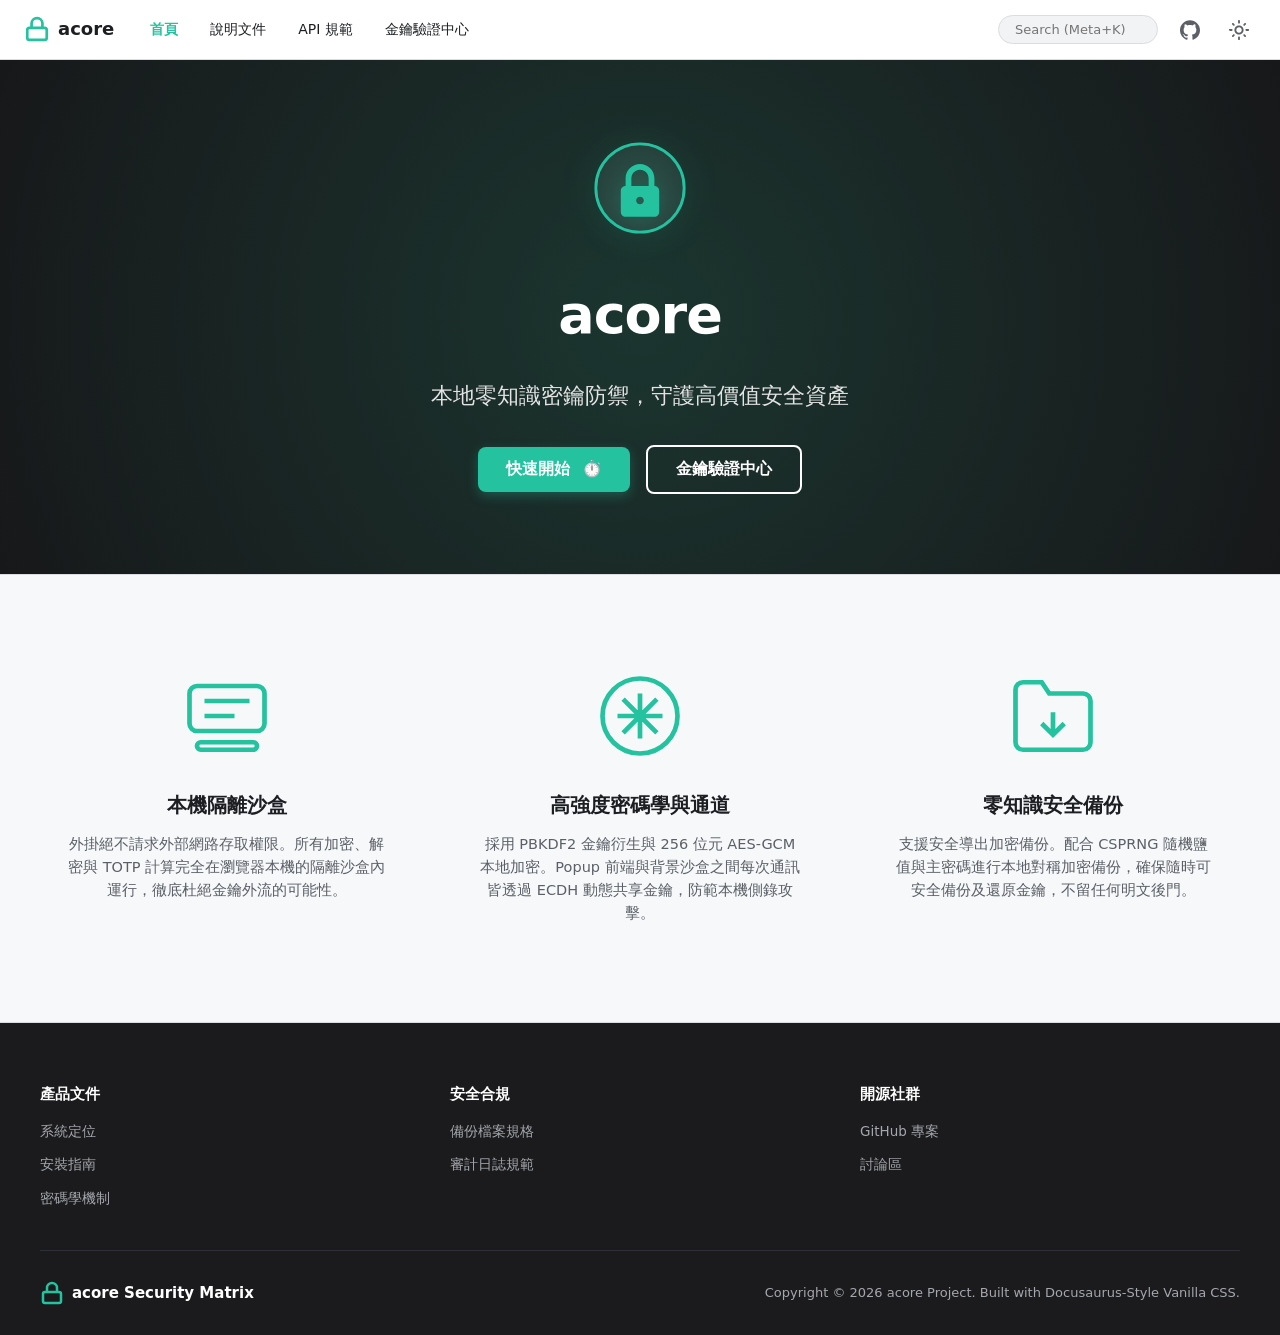
==== commit d43086c2: "Update website/index.html (Flat Docusaurus UI style)" ====
--- a/website/index.html
+++ b/website/index.html
@@ -53,10 +53,9 @@
       <header class="hero-banner">
         <div class="hero-inner">
           <div class="hero-logo-container">
-            <svg class="hero-logo-svg" viewBox="0 0 24 24" fill="none" stroke="currentColor" stroke-width="2">
-              <path d="M12 22s8-4 8-10V5l-8-3-8 3v7c0 6 8 10 8 10z"/>
-              <rect x="9" y="11" width="6" height="5" rx="1" fill="currentColor"/>
-              <path d="M12 8v3" stroke-width="3"/>
+            <svg class="hero-logo-svg" viewBox="0 0 100 100" fill="none">
+              <circle cx="50" cy="50" r="46" fill="rgba(255,255,255,0.06)" stroke="currentColor" stroke-width="3" />
+              <path d="M50 25c-8.28 0-15 6.72-15 15v8c-2.76 0-5 2.24-5 5v22c0 2.76 2.24 5 5 5h30c2.76 0 5-2.24 5-5V53c0-2.76-2.24-5-5-5v-8c0-8.28-6.72-15-15-15zm0 6c4.97 0 9 4.03 9 9v8H41v-8c0-4.97 4.03-9 9-9zm0 28c2.21 0 4 1.79 4 4s-1.79 4-4 4-4-1.79-4-4 1.79-4 4-4z" fill="currentColor" />
             </svg>
           </div>
           <h1 class="hero-title">acore</h1>
--- a/website/style.css
+++ b/website/style.css
@@ -0,0 +1,1664 @@
+/* acore Web Portal Stylesheet - Docusaurus V3 Alignment Design */
+
+:root {
+  --primary: #25c2a0; /* Docusaurus Green */
+  --primary-hover: #1f9e83;
+  --primary-light: rgba(37, 194, 160, 0.08);
+  --primary-border: rgba(37, 194, 160, 0.2);
+  
+  --bg-body: #f6f8fa;
+  --bg-navbar: rgba(255, 255, 255, 0.95);
+  --bg-sidebar: #ffffff;
+  --bg-card: #ffffff;
+  --bg-code: #f6f8fa;
+  --bg-input: #f1f3f5;
+  --bg-modal: rgba(0, 0, 0, 0.55);
+  --bg-footer: #1b1b1d;
+  
+  --text-main: #1c1e21;
+  --text-muted: #5c6066;
+  --text-dark: #80868b;
+  --border-color: #dadce0;
+  
+  --accent-red: #fa383e;
+  --accent-green: #25c2a0;
+  
+  --font-sans: system-ui, -apple-system, BlinkMacSystemFont, "Segoe UI", Roboto, Helvetica, Arial, sans-serif;
+  --font-mono: SFMono-Regular, Menlo, Monaco, Consolas, "Liberation Mono", "Courier New", monospace;
+  
+  --navbar-height: 60px;
+  --sidebar-width: 260px;
+  --toc-width: 220px;
+}
+
+html[data-theme='dark'] {
+  --primary: #25c2a0;
+  --primary-hover: #2ad1ad;
+  --primary-light: rgba(37, 194, 160, 0.12);
+  --primary-border: rgba(37, 194, 160, 0.3);
+  
+  --bg-body: #18191a;
+  --bg-navbar: rgba(24, 25, 26, 0.95);
+  --bg-sidebar: #1b1b1d;
+  --bg-card: #242526;
+  --bg-code: #2d3033;
+  --bg-input: #2c2d30;
+  --bg-modal: rgba(0, 0, 0, 0.75);
+  --bg-footer: #111112;
+  
+  --text-main: #f5f6f7;
+  --text-muted: #a4a7ac;
+  --text-dark: #80868b;
+  --border-color: #2e3035;
+}
+
+* {
+  box-sizing: border-box;
+  margin: 0;
+  padding: 0;
+}
+
+body {
+  font-family: var(--font-sans);
+  background-color: var(--bg-body);
+  color: var(--text-main);
+  line-height: 1.6;
+  overflow-x: hidden;
+  padding-top: var(--navbar-height);
+  transition: background-color 0.3s ease, color 0.3s ease;
+}
+
+button, input {
+  font-family: inherit;
+}
+
+.hidden {
+  display: none !important;
+}
+
+/* ================= TOP NAVIGATION BAR ================= */
+.navbar {
+  position: fixed;
+  top: 0;
+  left: 0;
+  width: 100vw;
+  height: var(--navbar-height);
+  background-color: var(--bg-navbar);
+  border-bottom: 1px solid var(--border-color);
+  backdrop-filter: blur(8px);
+  z-index: 1000;
+  display: flex;
+  justify-content: center;
+  transition: background-color 0.3s ease, border-color 0.3s ease;
+}
+
+.navbar__inner {
+  display: flex;
+  justify-content: space-between;
+  align-items: center;
+  width: 100%;
+  max-width: 1400px;
+  padding: 0 24px;
+}
+
+.navbar__items {
+  display: flex;
+  align-items: center;
+  gap: 8px;
+}
+
+.navbar__items--right {
+  gap: 16px;
+}
+
+.navbar__brand {
+  display: flex;
+  align-items: center;
+  gap: 8px;
+  text-decoration: none;
+  color: var(--text-main);
+  font-weight: 700;
+  font-size: 18px;
+  margin-right: 16px;
+}
+
+.navbar__logo svg {
+  width: 26px;
+  height: 26px;
+  color: var(--primary);
+  display: block;
+}
+
+.navbar__item {
+  text-decoration: none;
+  color: var(--text-main);
+  font-size: 14px;
+  font-weight: 500;
+  padding: 6px 12px;
+  border-radius: 4px;
+  transition: color 0.2s ease, background-color 0.2s ease;
+}
+
+.navbar__item:hover {
+  color: var(--primary);
+}
+
+.navbar__link--active {
+  color: var(--primary);
+  font-weight: 700;
+}
+
+/* Search Box styling */
+.navbarSearchContainer {
+  position: relative;
+  display: flex;
+  align-items: center;
+}
+
+.navbar-search-input {
+  background-color: var(--bg-input);
+  border: 1px solid var(--border-color);
+  border-radius: 20px;
+  padding: 6px 16px;
+  font-size: 13px;
+  width: 160px;
+  color: var(--text-main);
+  outline: none;
+  transition: all 0.2s ease;
+}
+
+.navbar-search-input:focus {
+  border-color: var(--primary);
+  width: 220px;
+  background-color: var(--bg-card);
+}
+
+/* GitHub link styling */
+.header-github-link {
+  color: var(--text-muted);
+  display: flex;
+  align-items: center;
+  justify-content: center;
+  padding: 6px;
+}
+
+.header-github-link:hover {
+  color: var(--text-main);
+}
+
+/* Theme Toggle Button */
+.theme-toggle-btn {
+  background: transparent;
+  border: none;
+  color: var(--text-muted);
+  cursor: pointer;
+  display: flex;
+  align-items: center;
+  justify-content: center;
+  padding: 6px;
+  border-radius: 4px;
+  transition: color 0.2s ease;
+}
+
+.theme-toggle-btn:hover {
+  color: var(--text-main);
+}
+
+/* Main App container */
+.main-wrapper {
+  min-height: calc(100vh - var(--navbar-height));
+  width: 100%;
+}
+
+/* ================= VIEW 1: HOME PAGE ================= */
+
+/* Hero Banner */
+.hero-banner {
+  background-color: #242526; /* Dark background similar to docusaurus.io hero */
+  background-image: radial-gradient(circle at center, #1b352f 0%, #17181a 100%);
+  color: #ffffff;
+  padding: 80px 24px;
+  text-align: center;
+  border-bottom: 1px solid var(--border-color);
+  position: relative;
+}
+
+.hero-inner {
+  max-width: 900px;
+  margin: 0 auto;
+  display: flex;
+  flex-direction: column;
+  align-items: center;
+  gap: 20px;
+}
+
+.hero-logo-container svg {
+  width: 96px;
+  height: 96px;
+  color: var(--primary);
+  filter: drop-shadow(0 0 16px rgba(37, 194, 160, 0.4));
+  margin-bottom: 8px;
+}
+
+.hero-title {
+  font-size: 54px;
+  font-weight: 800;
+  letter-spacing: -0.02em;
+}
+
+.hero-tagline {
+  font-size: 22px;
+  font-weight: 400;
+  color: #e3e3e3;
+  margin-bottom: 12px;
+}
+
+.hero-ctas {
+  display: flex;
+  align-items: center;
+  justify-content: center;
+  gap: 16px;
+  flex-wrap: wrap;
+}
+
+.hero-btn {
+  display: inline-flex;
+  align-items: center;
+  justify-content: center;
+  padding: 12px 28px;
+  border-radius: 8px;
+  font-size: 16px;
+  font-weight: 700;
+  cursor: pointer;
+  transition: all 0.2s ease;
+  text-decoration: none;
+  border: none;
+}
+
+.hero-btn-primary {
+  background-color: var(--primary);
+  color: #ffffff;
+  box-shadow: 0 4px 12px rgba(37, 194, 160, 0.3);
+}
+
+.hero-btn-primary:hover {
+  background-color: var(--primary-hover);
+  transform: translateY(-2px);
+}
+
+.hero-btn-secondary {
+  background-color: transparent;
+  color: #ffffff;
+  border: 2px solid #ffffff;
+}
+
+.hero-btn-secondary:hover {
+  background-color: rgba(255, 255, 255, 0.1);
+  transform: translateY(-2px);
+}
+
+
+
+/* Home General Sections */
+.home-section {
+  padding: 80px 24px;
+}
+
+.section-container {
+  max-width: 1200px;
+  margin: 0 auto;
+}
+
+.text-center {
+  text-align: center;
+}
+
+.section-heading {
+  font-size: 32px;
+  font-weight: 800;
+  margin-bottom: 48px;
+}
+
+/* Features Grid */
+.features-grid {
+  display: grid;
+  grid-template-columns: repeat(auto-fit, minmax(300px, 1fr));
+  gap: 40px;
+}
+
+.feature-col {
+  display: flex;
+  flex-direction: column;
+  align-items: center;
+  text-align: center;
+  padding: 16px;
+}
+
+.feature-image-container {
+  margin-bottom: 20px;
+  color: var(--primary);
+}
+
+.feature-svg {
+  width: 90px;
+  height: 90px;
+  stroke-width: 1.25;
+}
+
+.feature-title {
+  font-size: 20px;
+  font-weight: 700;
+  margin-bottom: 12px;
+}
+
+.feature-desc {
+  font-size: 14.5px;
+  color: var(--text-muted);
+  line-height: 1.6;
+  max-width: 320px;
+}
+
+
+
+/* Footer Section */
+.home-footer {
+  background-color: var(--bg-footer);
+  color: #a4a7ac;
+  padding: 60px 24px 30px;
+  border-top: 1px solid var(--border-color);
+}
+
+.footer-container {
+  max-width: 1200px;
+  margin: 0 auto;
+  display: flex;
+  flex-direction: column;
+  gap: 40px;
+}
+
+.footer-links {
+  display: grid;
+  grid-template-columns: repeat(auto-fit, minmax(200px, 1fr));
+  gap: 30px;
+}
+
+.footer-column {
+  display: flex;
+  flex-direction: column;
+  gap: 12px;
+}
+
+.footer-title {
+  color: #ffffff;
+  font-weight: 700;
+  font-size: 14.5px;
+}
+
+.footer-items {
+  list-style: none;
+  display: flex;
+  flex-direction: column;
+  gap: 8px;
+}
+
+.footer-link-item {
+  color: #a4a7ac;
+  text-decoration: none;
+  font-size: 13.5px;
+  transition: color 0.15s ease;
+  cursor: pointer;
+}
+
+.footer-link-item:hover {
+  color: var(--primary);
+}
+
+.footer-bottom {
+  border-top: 1px solid #2e3035;
+  padding-top: 30px;
+  display: flex;
+  justify-content: space-between;
+  align-items: center;
+  flex-wrap: wrap;
+  gap: 20px;
+}
+
+.footer-logo {
+  display: flex;
+  align-items: center;
+  color: #ffffff;
+  font-size: 15px;
+}
+
+.footer-logo svg {
+  color: var(--primary);
+}
+
+.footer-copyright {
+  font-size: 13px;
+}
+
+
+/* ================= VIEW 2: DOCUMENTATION READER ================= */
+.docs-container-layout {
+  display: flex;
+  min-height: calc(100vh - var(--navbar-height));
+  position: relative;
+}
+
+/* Left Sidebar Menu */
+.docs-sidebar {
+  width: var(--sidebar-width);
+  background-color: var(--bg-sidebar);
+  border-right: 1px solid var(--border-color);
+  position: fixed;
+  top: var(--navbar-height);
+  bottom: 0;
+  left: 0;
+  z-index: 100;
+  padding: 30px 16px;
+  overflow-y: auto;
+  transition: background-color 0.3s ease, border-color 0.3s ease;
+}
+
+.sidebar-nav-menu {
+  display: flex;
+  flex-direction: column;
+  gap: 4px;
+}
+
+.sidebar-link {
+  display: block;
+  width: 100%;
+  background: transparent;
+  border: none;
+  color: var(--text-muted);
+  padding: 8px 16px;
+  border-radius: 4px;
+  font-size: 14px;
+  font-weight: 500;
+  cursor: pointer;
+  text-align: left;
+  transition: all 0.2s ease;
+}
+
+.sidebar-link:hover {
+  color: var(--text-main);
+  background-color: rgba(0,0,0,0.03);
+}
+
+html[data-theme='dark'] .sidebar-link:hover {
+  background-color: rgba(255,255,255,0.03);
+}
+
+.sidebar-link.active {
+  color: var(--primary);
+  background-color: var(--primary-light);
+  font-weight: 700;
+}
+
+/* Center Documentation Area */
+.docs-main-content {
+  margin-left: var(--sidebar-width);
+  margin-right: var(--toc-width);
+  flex: 1;
+  padding: 48px 64px;
+  max-width: 900px;
+}
+
+.doc-chapter {
+  display: flex;
+  flex-direction: column;
+  gap: 36px;
+  animation: slideIn 0.3s ease-out forwards;
+}
+
+.doc-chapter.hidden {
+  display: none !important;
+}
+
+.doc-header {
+  border-bottom: 1px solid var(--border-color);
+  padding-bottom: 24px;
+}
+
+.doc-badge {
+  display: inline-block;
+  font-size: 11px;
+  font-weight: 700;
+  color: var(--primary);
+  background-color: var(--primary-light);
+  border: 1px solid var(--primary-border);
+  padding: 4px 10px;
+  border-radius: 12px;
+  letter-spacing: 0.05em;
+  margin-bottom: 12px;
+}
+
+.doc-header h2 {
+  font-size: 36px;
+  font-weight: 800;
+  color: var(--text-main);
+  margin-bottom: 12px;
+}
+
+.lead {
+  font-size: 17px;
+  color: var(--text-muted);
+  line-height: 1.6;
+}
+
+.doc-section {
+  display: flex;
+  flex-direction: column;
+  gap: 16px;
+}
+
+.doc-section h3 {
+  font-size: 22px;
+  font-weight: 700;
+  color: var(--text-main);
+  padding-top: 12px;
+  border-top: 1px solid var(--border-color);
+  margin-top: 16px;
+}
+
+.doc-section p {
+  font-size: 15px;
+  color: var(--text-muted);
+  line-height: 1.7;
+}
+
+.doc-section ul {
+  padding-left: 20px;
+  display: flex;
+  flex-direction: column;
+  gap: 8px;
+}
+
+.doc-section li {
+  font-size: 15px;
+  color: var(--text-muted);
+}
+
+/* Principles Matrix */
+.principles-grid {
+  display: grid;
+  grid-template-columns: repeat(auto-fit, minmax(220px, 1fr));
+  gap: 16px;
+  margin-top: 12px;
+}
+
+.principle-card {
+  background-color: var(--bg-card);
+  border: 1px solid var(--border-color);
+  border-radius: 12px;
+  padding: 20px;
+  display: flex;
+  flex-direction: column;
+  gap: 10px;
+  transition: all 0.2s ease;
+}
+
+.principle-card:hover {
+  border-color: var(--primary);
+  box-shadow: 0 4px 12px rgba(37, 194, 160, 0.1);
+}
+
+.principle-num {
+  font-size: 24px;
+  font-weight: 800;
+  color: var(--primary);
+  opacity: 0.85;
+}
+
+.principle-card h4 {
+  font-size: 15px;
+  font-weight: 700;
+  color: var(--text-main);
+}
+
+.principle-card p {
+  font-size: 13px;
+  color: var(--text-muted);
+  line-height: 1.6;
+}
+
+/* Installation Steps */
+.steps-list {
+  display: flex;
+  flex-direction: column;
+  gap: 16px;
+}
+
+.step-item {
+  display: flex;
+  gap: 16px;
+  background-color: var(--bg-card);
+  border: 1px solid var(--border-color);
+  padding: 20px;
+  border-radius: 12px;
+  align-items: flex-start;
+}
+
+.step-icon {
+  width: 36px;
+  height: 36px;
+  background-color: var(--primary-light);
+  border: 1px solid var(--primary-border);
+  border-radius: 50%;
+  display: flex;
+  align-items: center;
+  justify-content: center;
+  color: var(--primary);
+  flex-shrink: 0;
+}
+
+.step-icon svg {
+  width: 18px;
+  height: 18px;
+}
+
+.step-content h4 {
+  font-size: 15px;
+  font-weight: 700;
+  color: var(--text-main);
+  margin-bottom: 4px;
+}
+
+.step-content p {
+  font-size: 13.5px;
+  color: var(--text-muted);
+}
+
+/* File list grid */
+.file-cards-grid {
+  display: grid;
+  grid-template-columns: repeat(auto-fit, minmax(200px, 1fr));
+  gap: 16px;
+  margin-top: 10px;
+}
+
+.file-card-item {
+  display: flex;
+  align-items: center;
+  gap: 14px;
+  background-color: var(--bg-card);
+  border: 1px solid var(--border-color);
+  padding: 14px;
+  border-radius: 12px;
+}
+
+.file-icon-wrapper {
+  width: 42px;
+  height: 42px;
+  border-radius: 8px;
+  display: flex;
+  flex-direction: column;
+  align-items: center;
+  justify-content: center;
+  position: relative;
+}
+
+.file-icon-wrapper svg {
+  width: 24px;
+  height: 24px;
+  color: #ffffff;
+}
+
+.file-ext {
+  position: absolute;
+  bottom: 2px;
+  font-size: 7.5px;
+  font-weight: 800;
+  color: #ffffff;
+  letter-spacing: 0.05em;
+}
+
+.json-color {
+  background-color: #d97706;
+}
+
+.js-color {
+  background-color: #2563eb;
+}
+
+.file-meta h5 {
+  font-size: 13.5px;
+  font-weight: 700;
+  color: var(--text-main);
+}
+
+.file-meta span {
+  font-size: 11px;
+  color: var(--text-muted);
+}
+
+/* Crypto flow charts */
+.crypto-flow {
+  display: grid;
+  grid-template-columns: 1fr 1fr;
+  gap: 20px;
+  margin-top: 12px;
+}
+
+@media (max-width: 600px) {
+  .crypto-flow {
+    grid-template-columns: 1fr;
+  }
+}
+
+.crypto-step {
+  background-color: var(--bg-card);
+  border: 1px solid var(--border-color);
+  padding: 20px;
+  border-radius: 12px;
+  position: relative;
+}
+
+.crypto-step .step-num {
+  position: absolute;
+  top: 16px;
+  right: 20px;
+  font-size: 28px;
+  font-weight: 800;
+  color: var(--primary);
+  opacity: 0.2;
+}
+
+.crypto-step h4 {
+  font-size: 15px;
+  font-weight: 700;
+  margin-bottom: 8px;
+}
+
+.crypto-step p {
+  font-size: 13px;
+  color: var(--text-muted);
+}
+
+/* Schema Diagram container */
+.schema-diagram {
+  display: flex;
+  flex-direction: column;
+  align-items: center;
+  gap: 12px;
+  background-color: var(--bg-card);
+  border: 1px solid var(--border-color);
+  padding: 24px;
+  border-radius: 12px;
+}
+
+.node {
+  background-color: var(--bg-body);
+  border: 1px solid var(--border-color);
+  border-radius: 8px;
+  padding: 10px 20px;
+  text-align: center;
+  min-width: 240px;
+  display: flex;
+  flex-direction: column;
+}
+
+.node span {
+  font-size: 13px;
+  font-weight: 700;
+  color: var(--text-main);
+}
+
+.node small {
+  font-size: 10.5px;
+  color: var(--text-muted);
+  margin-top: 2px;
+}
+
+.node.highlight-node {
+  border-color: var(--primary);
+  background-color: var(--primary-light);
+}
+
+.arrow-vertical {
+  display: flex;
+  flex-direction: column;
+  align-items: center;
+  gap: 4px;
+  color: var(--text-dark);
+}
+
+.arrow-vertical svg {
+  width: 14px;
+  height: 14px;
+  color: var(--primary);
+}
+
+.arrow-vertical span {
+  font-size: 10.5px;
+  font-weight: 600;
+  color: var(--text-muted);
+}
+
+/* Code Blocks Formatting */
+.code-block-wrapper {
+  border: 1px solid var(--border-color);
+  border-radius: 12px;
+  overflow: hidden;
+  background-color: var(--bg-card);
+  margin-top: 10px;
+}
+
+.code-block-header {
+  display: flex;
+  justify-content: space-between;
+  align-items: center;
+  background-color: var(--bg-body);
+  padding: 10px 16px;
+  border-bottom: 1px solid var(--border-color);
+}
+
+.code-meta {
+  display: flex;
+  align-items: center;
+  gap: 8px;
+  font-size: 12px;
+  font-family: var(--font-mono);
+  color: var(--text-muted);
+}
+
+.file-icon-inline {
+  width: 14px;
+  height: 14px;
+  color: var(--primary);
+}
+
+.btn-copy {
+  background-color: var(--bg-card);
+  border: 1px solid var(--border-color);
+  color: var(--text-muted);
+  font-size: 11px;
+  font-weight: 700;
+  padding: 4px 10px;
+  border-radius: 6px;
+  cursor: pointer;
+  transition: all 0.15s ease;
+}
+
+.btn-copy:hover {
+  background-color: var(--primary-light);
+  border-color: var(--primary-border);
+  color: var(--primary);
+}
+
+pre {
+  padding: 16px;
+  overflow-x: auto;
+  background-color: var(--bg-code);
+}
+
+code {
+  font-family: var(--font-mono);
+  font-size: 12.5px;
+  color: #397aab;
+  display: block;
+}
+
+html[data-theme='dark'] code {
+  color: #93c5fd;
+}
+
+/* Docs Previous & Next Page Footer */
+.docs-pagination-nav {
+  display: flex;
+  justify-content: space-between;
+  margin-top: 48px;
+  padding-top: 24px;
+  border-top: 1px solid var(--border-color);
+  gap: 16px;
+}
+
+.pagination-nav__item {
+  flex: 1;
+}
+
+.pagination-nav__link {
+  display: block;
+  padding: 16px;
+  border: 1px solid var(--border-color);
+  border-radius: 8px;
+  text-decoration: none;
+  transition: border-color 0.2s ease, box-shadow 0.2s ease;
+  background: var(--bg-card);
+  text-align: left;
+  cursor: pointer;
+  width: 100%;
+}
+
+.pagination-nav__link:hover {
+  border-color: var(--primary);
+  box-shadow: 0 4px 12px rgba(37, 194, 160, 0.05);
+}
+
+.pagination-nav__sublabel {
+  font-size: 12px;
+  color: var(--text-muted);
+}
+
+.pagination-nav__label {
+  font-size: 16px;
+  font-weight: 700;
+  color: var(--primary);
+  margin-top: 4px;
+}
+
+.pagination-nav__item--next .pagination-nav__link {
+  text-align: right;
+}
+
+/* Right Sidebar TOC */
+.toc-sidebar {
+  width: var(--toc-width);
+  position: fixed;
+  top: var(--navbar-height);
+  bottom: 0;
+  right: 0;
+  z-index: 100;
+  padding: 48px 16px;
+  overflow-y: auto;
+}
+
+.toc-header {
+  font-size: 12px;
+  font-weight: 700;
+  text-transform: uppercase;
+  color: var(--text-dark);
+  letter-spacing: 0.05em;
+  margin-bottom: 12px;
+}
+
+.toc-list {
+  list-style: none;
+  display: flex;
+  flex-direction: column;
+  gap: 6px;
+}
+
+.toc-link {
+  display: block;
+  color: var(--text-muted);
+  text-decoration: none;
+  font-size: 13px;
+  line-height: 1.4;
+  padding: 2px 0 2px 12px;
+  border-left: 2px solid transparent;
+  transition: all 0.15s ease;
+  cursor: pointer;
+}
+
+.toc-link:hover {
+  color: var(--text-main);
+  border-left-color: var(--border-color);
+}
+
+.toc-link.active {
+  color: var(--primary);
+  border-left-color: var(--primary);
+  font-weight: 600;
+}
+
+
+/* ================= VIEW 3: WEB VERIFICATION CENTER ================= */
+.dashboard-container-layout {
+  padding: 60px 24px;
+  background-color: var(--bg-body);
+  transition: background-color 0.3s ease;
+  min-height: calc(100vh - var(--navbar-height));
+  display: flex;
+  justify-content: center;
+}
+
+.dashboard-inner-container {
+  width: 100%;
+  max-width: 1000px;
+}
+
+.web-view {
+  background-color: var(--bg-card);
+  border: 1px solid var(--border-color);
+  border-radius: 16px;
+  padding: 30px;
+  margin-top: 30px;
+  animation: fadeIn 0.3s ease-out;
+  box-shadow: 0 4px 12px rgba(0,0,0,0.02);
+}
+
+.web-view.hidden {
+  display: none !important;
+}
+
+.web-card-form {
+  max-width: 500px;
+  margin: 0 auto;
+  background-color: var(--bg-card);
+  border: 1px solid var(--border-color);
+  padding: 30px;
+  border-radius: 16px;
+  display: flex;
+  flex-direction: column;
+  gap: 20px;
+  box-shadow: 0 8px 30px rgba(0,0,0,0.05);
+}
+
+.web-card-form h3 {
+  font-size: 20px;
+  font-weight: 700;
+}
+
+.subtitle {
+  font-size: 13.5px;
+  color: var(--text-muted);
+}
+
+.matrix-form {
+  display: flex;
+  flex-direction: column;
+  gap: 16px;
+}
+
+.input-group {
+  display: flex;
+  flex-direction: column;
+  gap: 6px;
+}
+
+.input-group label {
+  font-size: 12px;
+  font-weight: 600;
+  color: var(--text-muted);
+}
+
+.input-group input {
+  background-color: var(--bg-input);
+  border: 1px solid var(--border-color);
+  border-radius: 8px;
+  padding: 12px 14px;
+  color: var(--text-main);
+  font-size: 14px;
+  transition: all 0.25s ease;
+}
+
+.input-group input:focus {
+  border-color: var(--primary);
+  box-shadow: 0 0 0 3px var(--primary-light);
+  outline: none;
+  background-color: var(--bg-card);
+}
+
+.password-strength-bar {
+  height: 6px;
+  background-color: var(--bg-input);
+  border-radius: 3px;
+  overflow: hidden;
+  margin-top: 4px;
+}
+
+#web-strength-fill {
+  height: 100%;
+  width: 0%;
+  background-color: var(--accent-red);
+  transition: all 0.3s ease;
+}
+
+.input-hint {
+  font-size: 11px;
+  color: var(--text-dark);
+}
+
+.security-warning {
+  display: flex;
+  gap: 10px;
+  background: rgba(250, 56, 62, 0.05);
+  border: 1px solid rgba(250, 56, 62, 0.15);
+  padding: 14px;
+  border-radius: 8px;
+}
+
+.warning-icon {
+  width: 20px;
+  height: 20px;
+  color: var(--accent-red);
+  flex-shrink: 0;
+}
+
+.warning-text {
+  font-size: 12px;
+  color: var(--text-muted);
+  line-height: 1.4;
+}
+
+.lock-graphic {
+  width: 64px;
+  height: 64px;
+  margin: 0 auto 10px;
+  background-color: var(--primary-light);
+  border: 1.5px solid var(--primary-border);
+  border-radius: 50%;
+  display: flex;
+  align-items: center;
+  justify-content: center;
+  color: var(--primary);
+}
+
+.lock-graphic svg {
+  width: 30px;
+  height: 30px;
+}
+
+.error-msg {
+  color: var(--accent-red);
+  font-size: 12px;
+  font-weight: 600;
+  margin-top: 4px;
+}
+
+/* Web Authenticator Dashboard view */
+.web-db-header {
+  display: flex;
+  justify-content: space-between;
+  align-items: center;
+  background-color: var(--bg-body);
+  border: 1px solid var(--border-color);
+  padding: 14px 20px;
+  border-radius: 12px;
+  margin-bottom: 24px;
+}
+
+.web-timer-group {
+  display: flex;
+  align-items: center;
+  gap: 10px;
+}
+
+.web-timer-text {
+  font-family: var(--font-mono);
+  font-size: 14px;
+  font-weight: 700;
+  color: var(--primary);
+}
+
+.progress-ring {
+  transform: rotate(-90deg);
+}
+
+.progress-ring__circle {
+  transition: stroke-dashoffset 0.1s linear;
+}
+
+.progress-ring__circle-bg {
+  stroke: var(--border-color);
+}
+
+.web-action-group {
+  display: flex;
+  gap: 10px;
+}
+
+.web-accounts-grid {
+  display: grid;
+  grid-template-columns: repeat(auto-fill, minmax(280px, 1fr));
+  gap: 16px;
+  margin-top: 10px;
+}
+
+/* Web Account Card (authenticator list view) */
+.web-account-card {
+  background-color: var(--bg-card);
+  border: 1px solid var(--border-color);
+  border-radius: 8px;
+  padding: 16px 20px;
+  display: flex;
+  flex-direction: column;
+  position: relative;
+  transition: all 0.2s ease;
+  min-height: 100px;
+  box-shadow: 0 1px 2px rgba(0, 0, 0, 0.05);
+  cursor: pointer;
+}
+
+.web-account-card:hover {
+  border-color: var(--primary);
+  box-shadow: 0 4px 12px rgba(37, 194, 160, 0.08);
+}
+
+.web-acc-top-meta {
+  display: flex;
+  justify-content: space-between;
+  align-items: center;
+}
+
+.web-acc-issuer-label {
+  font-size: 13px;
+  font-weight: 600;
+  color: var(--text-muted);
+}
+
+.web-btn-delete {
+  background: transparent;
+  border: none;
+  color: var(--text-dark);
+  cursor: pointer;
+  padding: 6px;
+  border-radius: 50%;
+  display: flex;
+  align-items: center;
+  justify-content: center;
+  transition: all 0.15s ease;
+  opacity: 0;
+}
+
+.web-account-card:hover .web-btn-delete {
+  opacity: 1;
+}
+
+.web-btn-delete svg {
+  width: 15px;
+  height: 15px;
+}
+
+.web-btn-delete:hover {
+  background-color: rgba(250, 56, 62, 0.1);
+  color: var(--accent-red);
+}
+
+.web-acc-middle-row {
+  display: flex;
+  justify-content: space-between;
+  align-items: center;
+  margin: 2px 0;
+}
+
+.web-totp-val {
+  font-family: var(--font-mono);
+  font-size: 34px;
+  font-weight: 700;
+  color: #1a73e8; /* Classic Authenticator Blue */
+  user-select: none;
+}
+
+.web-acc-controls {
+  display: flex;
+  align-items: center;
+  justify-content: flex-end;
+  height: 24px;
+}
+
+.card-progress-ring {
+  transform: rotate(-90deg);
+}
+
+.card-progress-ring__circle {
+  transition: stroke-dashoffset 1s linear, stroke 0.2s ease;
+}
+
+.web-acc-bottom-meta {
+  display: flex;
+  align-items: center;
+}
+
+.web-acc-name-label {
+  font-size: 12.5px;
+  color: var(--text-muted);
+  white-space: nowrap;
+  overflow: hidden;
+  text-overflow: ellipsis;
+}
+
+.empty-state {
+  display: flex;
+  flex-direction: column;
+  align-items: center;
+  justify-content: center;
+  text-align: center;
+  padding: 60px 20px;
+  color: var(--text-muted);
+  border: 1px dashed var(--border-color);
+  border-radius: 16px;
+  background-color: var(--bg-card);
+}
+
+.empty-state svg {
+  width: 48px;
+  height: 48px;
+  margin-bottom: 12px;
+  stroke-width: 1.2;
+  color: var(--text-dark);
+}
+
+.empty-state p {
+  font-size: 15px;
+  font-weight: 700;
+  color: var(--text-main);
+  margin-bottom: 4px;
+}
+
+.empty-state span {
+  font-size: 12.5px;
+  color: var(--text-muted);
+}
+
+
+/* ================= BUTTON SYSTEM ================= */
+.btn {
+  display: inline-flex;
+  align-items: center;
+  justify-content: center;
+  gap: 8px;
+  padding: 10px 18px;
+  border-radius: 8px;
+  font-size: 13.5px;
+  font-weight: 700;
+  cursor: pointer;
+  border: none;
+  transition: all 0.2s ease;
+}
+
+.btn-primary {
+  background-color: var(--primary);
+  color: #ffffff;
+  box-shadow: 0 2px 6px rgba(37, 194, 160, 0.25);
+}
+
+.btn-primary:hover {
+  background-color: var(--primary-hover);
+  transform: translateY(-1px);
+}
+
+.btn-secondary {
+  background-color: var(--bg-body);
+  border: 1px solid var(--border-color);
+  color: var(--text-main);
+}
+
+.btn-secondary:hover {
+  background-color: var(--bg-input);
+  border-color: var(--text-dark);
+}
+
+.btn-full {
+  width: 100%;
+}
+
+.btn-icon {
+  width: 14px;
+  height: 14px;
+}
+
+
+/* ================= MODALS & TOASTS ================= */
+.modal-overlay {
+  position: fixed;
+  top: 0;
+  left: 0;
+  width: 100vw;
+  height: 100vh;
+  background-color: var(--bg-modal);
+  backdrop-filter: blur(8px);
+  z-index: 2000;
+  display: flex;
+  align-items: center;
+  justify-content: center;
+  padding: 20px;
+  animation: fadeIn 0.2s ease-out forwards;
+}
+
+.modal-content {
+  background-color: var(--bg-card);
+  border: 1px solid var(--border-color);
+  border-radius: 16px;
+  width: 440px;
+  max-height: 90vh;
+  display: flex;
+  flex-direction: column;
+  padding: 24px;
+  box-shadow: 0 10px 40px rgba(0,0,0,0.15);
+  animation: slideUp 0.25s cubic-bezier(0.4, 0, 0.2, 1) forwards;
+}
+
+.modal-large {
+  width: 600px;
+  height: 70vh;
+}
+
+.modal-header {
+  display: flex;
+  justify-content: space-between;
+  align-items: center;
+  margin-bottom: 20px;
+}
+
+.modal-header h3 {
+  font-size: 16px;
+  font-weight: 700;
+}
+
+.close-btn {
+  background: transparent;
+  border: none;
+  color: var(--text-muted);
+  font-size: 24px;
+  cursor: pointer;
+  line-height: 1;
+}
+
+.close-btn:hover {
+  color: var(--text-main);
+}
+
+.modal-actions {
+  display: flex;
+  justify-content: flex-end;
+  gap: 10px;
+  margin-top: 20px;
+}
+
+/* Backup Panel Modals */
+.backup-options {
+  display: flex;
+  flex-direction: column;
+  gap: 20px;
+  overflow-y: auto;
+  flex: 1;
+}
+
+.backup-section {
+  display: flex;
+  flex-direction: column;
+  gap: 8px;
+}
+
+.backup-section h4 {
+  font-size: 13px;
+  font-weight: 700;
+  color: var(--primary);
+}
+
+.section-desc {
+  font-size: 12px;
+  color: var(--text-muted);
+  line-height: 1.4;
+  margin-bottom: 4px;
+}
+
+.backup-divider {
+  height: 1px;
+  background-color: var(--border-color);
+}
+
+.file-input-wrapper {
+  display: flex;
+  flex-direction: column;
+  gap: 6px;
+}
+
+.selected-filename {
+  font-size: 11.5px;
+  color: var(--text-dark);
+  font-family: var(--font-mono);
+}
+
+/* Audit Logs Modal Table */
+.logs-container {
+  flex: 1;
+  overflow-y: auto;
+  border: 1px solid var(--border-color);
+  border-radius: 8px;
+  background-color: var(--bg-body);
+}
+
+.logs-table-wrapper {
+  min-height: 100%;
+}
+
+.logs-table {
+  width: 100%;
+  border-collapse: collapse;
+  font-size: 12px;
+  text-align: left;
+}
+
+.logs-table th, .logs-table td {
+  padding: 12px 16px;
+  border-bottom: 1px solid var(--border-color);
+}
+
+.logs-table th {
+  background-color: var(--bg-input);
+  color: var(--text-main);
+  font-weight: 700;
+  position: sticky;
+  top: 0;
+  z-index: 1;
+}
+
+.logs-table td {
+  color: var(--text-muted);
+  line-height: 1.4;
+}
+
+.logs-table td:first-child {
+  font-family: var(--font-mono);
+  color: var(--text-dark);
+  width: 160px;
+}
+
+/* Copy success toast */
+.toast {
+  position: fixed;
+  bottom: 24px;
+  left: 50%;
+  transform: translateX(-50%);
+  background-color: var(--primary);
+  color: #ffffff;
+  padding: 10px 24px;
+  border-radius: 20px;
+  font-size: 13px;
+  font-weight: 700;
+  box-shadow: 0 4px 12px rgba(37, 194, 160, 0.3);
+  z-index: 3000;
+  animation: toastFade 1.5s ease forwards;
+  pointer-events: none;
+}
+
+
+/* ================= KEYFRAME ANIMATIONS ================= */
+@keyframes slideIn {
+  from {
+    opacity: 0;
+    transform: translateY(12px);
+  }
+  to {
+    opacity: 1;
+    transform: translateY(0);
+  }
+}
+
+@keyframes fadeIn {
+  from {
+    opacity: 0;
+  }
+  to {
+    opacity: 1;
+  }
+}
+
+@keyframes slideUp {
+  from {
+    transform: translateY(20px);
+    opacity: 0;
+  }
+  to {
+    transform: translateY(0);
+    opacity: 1;
+  }
+}
+
+@keyframes toastFade {
+  0% {
+    opacity: 0;
+    transform: translate(-50%, 10px);
+  }
+  15% {
+    opacity: 1;
+    transform: translate(-50%, 0);
+  }
+  85% {
+    opacity: 1;
+    transform: translate(-50%, 0);
+  }
+  100% {
+    opacity: 0;
+    transform: translate(-50%, -10px);
+  }
+}
+
+
+/* ================= RESPONSIVE ADJUSTMENTS ================= */
+@media (max-width: 996px) {
+  .docs-sidebar {
+    width: 220px;
+  }
+  .docs-main-content {
+    margin-left: 220px;
+    margin-right: 0;
+    padding: 36px;
+  }
+  .toc-sidebar {
+    display: none;
+  }
+  :root {
+    --sidebar-width: 220px;
+  }
+}
+
+@media (max-width: 768px) {
+  .docs-container-layout {
+    flex-direction: column;
+  }
+  .docs-sidebar {
+    position: relative;
+    width: 100%;
+    height: auto;
+    border-right: none;
+    border-bottom: 1px solid var(--border-color);
+    padding: 16px;
+    top: 0;
+  }
+  .docs-main-content {
+    margin-left: 0;
+    padding: 24px;
+  }
+  .hero-title {
+    font-size: 40px;
+  }
+  .hero-tagline {
+    font-size: 18px;
+  }
+}
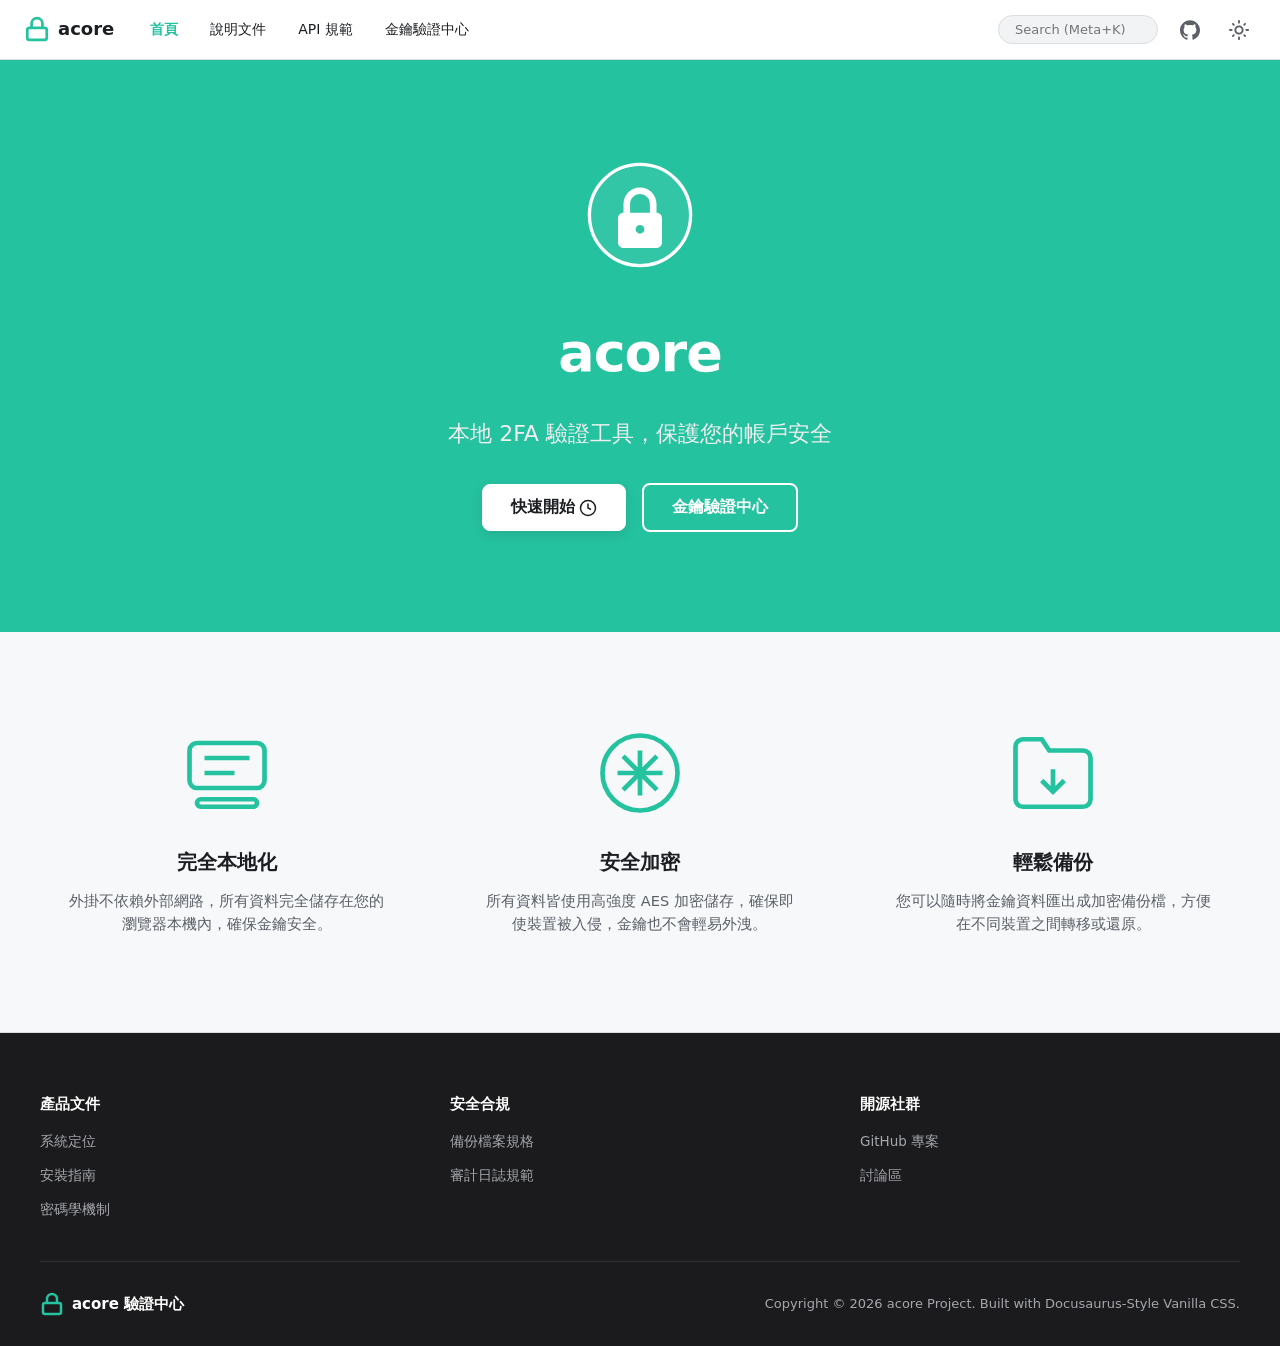
==== commit 727dbf34: "Update website/index.html (Flat Docusaurus UI style)" ====
--- a/website/index.html
+++ b/website/index.html
@@ -3,7 +3,7 @@
 <head>
   <meta charset="UTF-8">
   <meta name="viewport" content="width=device-width, initial-scale=1.0">
-  <title>acore | 本地零知識密鑰防禦 驗證中心暨說明文件</title>
+  <title>acore | 驗證中心與說明文件</title>
   <link rel="stylesheet" href="style.css">
 </head>
 <body>
@@ -59,9 +59,12 @@
             </svg>
           </div>
           <h1 class="hero-title">acore</h1>
-          <p class="hero-tagline">本地零知識密鑰防禦，守護高價值安全資產</p>
+          <p class="hero-tagline">本地 2FA 驗證工具，保護您的帳戶安全</p>
           <div class="hero-ctas">
-            <button class="hero-btn hero-btn-primary" id="hero-get-started">快速開始 &nbsp;⏱️</button>
+            <button class="hero-btn hero-btn-primary" id="hero-get-started">
+              快速開始 
+              <svg class="icon-inline" style="vertical-align: middle; margin-left: 4px;" viewBox="0 0 24 24" width="18" height="18" fill="none" stroke="currentColor" stroke-width="2"><circle cx="12" cy="12" r="10"/><polyline points="12 6 12 12 16 14"/></svg>
+            </button>
             <button class="hero-btn hero-btn-secondary" id="hero-go-dashboard">金鑰驗證中心</button>
           </div>
         </div>
@@ -79,8 +82,8 @@
                   <rect x="4" y="19" width="16" height="2" rx="1"/>
                 </svg>
               </div>
-              <h3 class="feature-title">本機隔離沙盒</h3>
-              <p class="feature-desc">外掛絕不請求外部網路存取權限。所有加密、解密與 TOTP 計算完全在瀏覽器本機的隔離沙盒內運行，徹底杜絕金鑰外流的可能性。</p>
+              <h3 class="feature-title">完全本地化</h3>
+              <p class="feature-desc">外掛不依賴外部網路，所有資料完全儲存在您的瀏覽器本機內，確保金鑰安全。</p>
             </div>
             
             <div class="feature-col">
@@ -90,8 +93,8 @@
                   <path d="M12 6v12M6 12h12M12 12L7.5 7.5M12 12l4.5 4.5M12 12l4.5-4.5M12 12L7.5 16.5"/>
                 </svg>
               </div>
-              <h3 class="feature-title">高強度密碼學與通道</h3>
-              <p class="feature-desc">採用 PBKDF2 金鑰衍生與 256 位元 AES-GCM 本地加密。Popup 前端與背景沙盒之間每次通訊皆透過 ECDH 動態共享金鑰，防範本機側錄攻擊。</p>
+              <h3 class="feature-title">安全加密</h3>
+              <p class="feature-desc">所有資料皆使用高強度 AES 加密儲存，確保即使裝置被入侵，金鑰也不會輕易外洩。</p>
             </div>
             
             <div class="feature-col">
@@ -101,8 +104,8 @@
                   <path d="M12 11v6M9 14l3 3 3-3"/>
                 </svg>
               </div>
-              <h3 class="feature-title">零知識安全備份</h3>
-              <p class="feature-desc">支援安全導出加密備份。配合 CSPRNG 隨機鹽值與主密碼進行本地對稱加密備份，確保隨時可安全備份及還原金鑰，不留任何明文後門。</p>
+              <h3 class="feature-title">輕鬆備份</h3>
+              <p class="feature-desc">您可以隨時將金鑰資料匯出成加密備份檔，方便在不同裝置之間轉移或還原。</p>
             </div>
           </div>
         </div>
@@ -142,7 +145,7 @@
                 <rect x="3" y="11" width="18" height="11" rx="2" ry="2"/>
                 <path d="M7 11V7a5 5 0 0 1 10 0v4"/>
               </svg>
-              <strong>acore Security Matrix</strong>
+              <strong>acore 驗證中心</strong>
             </div>
             <div class="footer-copyright">Copyright © 2026 acore Project. Built with Docusaurus-Style Vanilla CSS.</div>
           </div>
@@ -181,35 +184,34 @@
         <article id="chapter-intro" class="doc-chapter">
           <header class="doc-header">
             <div class="doc-badge">系統定位</div>
-            <h2>本地零信任安全防禦矩陣 (acore)</h2>
-            <p class="lead">acore 是一套本機運行的 2FA 金鑰防禦矩陣，專為代管大量高價值帳戶之企業與管理員設計。</p>
+            <h2>acore 系統簡介</h2>
+            <p class="lead">acore 是一個離線的 Chrome 2FA 擴充功能。</p>
           </header>
           
           <section class="doc-section">
-            <h3 id="intro-sec-1">🛡️ 核心安全防禦邊界</h3>
-            <p>系統架構基於 Chrome Extension Manifest V3 最嚴格的安全防範模型建置，並遵守以下三大核心原則：</p>
+            <h3 id="intro-sec-1"><svg class="icon-inline" style="vertical-align: text-bottom; margin-right: 6px;" viewBox="0 0 24 24" width="20" height="20" fill="none" stroke="currentColor" stroke-width="2"><path d="M12 22s8-4 8-10V5l-8-3-8 3v7c0 6 8 10 8 10z"/></svg> 安全原則</h3>
             <div class="principles-grid">
               <div class="principle-card">
                 <div class="principle-num">01</div>
-                <h4>絕不儲存明文密鑰</h4>
-                <p>任何寫入瀏覽器本地資料庫（chrome.storage.local）的資料皆經過加密保護。即便電腦硬碟被實體拷貝，無主密碼亦無法解密。</p>
+                <h4>不儲存明文</h4>
+                <p>資料寫入 chrome.storage.local 前皆已加密，無主密碼無法解密。</p>
               </div>
               <div class="principle-card">
                 <div class="principle-num">02</div>
-                <h4>絕不依賴外部網路</h4>
-                <p>所有加密、解密與 TOTP 計算完全在瀏覽器本機的隔離沙盒內運行。外掛不請求任何網路存取權限，徹底杜絕資料外流的通道。</p>
+                <h4>無外部連線</h4>
+                <p>外掛無外部網路請求，所有計算在本地完成。</p>
               </div>
               <div class="principle-card">
                 <div class="principle-num">03</div>
-                <h4>記憶體即用即收</h4>
-                <p>2FA 密鑰解密後的明文變數在記憶體中留存時間不超過 1 秒，每次計算完成後立即使用 <code>fill(0)</code> 覆寫記憶體空間，防止記憶體傾印攻擊。</p>
-              </div>
-            </div>
-          </section>
-
-          <section class="doc-section">
-            <h3 id="intro-sec-2">🏗️ 隔離與 IPC 安全模型</h3>
-            <p>為了防止惡意軟體藉由偵測擴充功能內部訊息傳遞（IPC）來竊取密鑰，acore 實施了多重隔離設計：</p>
+                <h4>記憶體防護</h4>
+                <p>計算完成後立即清除記憶體中的明文，防止傾印。</p>
+              </div>
+            </div>
+          </section>
+
+          <section class="doc-section">
+            <h3 id="intro-sec-2"><svg class="icon-inline" style="vertical-align: text-bottom; margin-right: 6px;" viewBox="0 0 24 24" width="20" height="20" fill="none" stroke="currentColor" stroke-width="2"><polygon points="12 2 2 7 12 12 22 7 12 2"/><polyline points="2 17 12 22 22 17"/><polyline points="2 12 12 17 22 12"/></svg>架構設計</h3>
+            <p>前端 UI 與 Background Worker 使用動態加密 IPC，防止訊息攔截：</p>
             <div class="schema-diagram">
               <div class="node">
                 <span>網頁前端 UI 隔離層</span>
@@ -239,12 +241,12 @@
         <article id="chapter-install" class="doc-chapter hidden">
           <header class="doc-header">
             <div class="doc-badge">部署說明</div>
-            <h2>瀏覽器外掛安裝與配置</h2>
-            <p class="lead">acore 是完全本地化的 Chrome 擴充功能，不依賴任何外部商店或伺服器下載。</p>
+            <h2>安裝指南</h2>
+            <p class="lead">acore 完全本地執行，請載入專案資料夾即可。</p>
           </header>
 
           <section class="doc-section">
-            <h3 id="install-sec-1">🛠️ 逐步安裝指引</h3>
+            <h3 id="install-sec-1"><svg class="icon-inline" style="vertical-align: text-bottom; margin-right: 6px;" viewBox="0 0 24 24" width="20" height="20" fill="none" stroke="currentColor" stroke-width="2"><path d="M14.7 6.3a1 1 0 0 0 0 1.4l1.6 1.6a1 1 0 0 0 1.4 0l3.77-3.77a6 6 0 0 1-7.94 7.94l-6.91 6.91a2.12 2.12 0 0 1-3-3l6.91-6.91a6 6 0 0 1 7.94-7.94l-3.76 3.76z"/></svg> 逐步安裝指引</h3>
             <div class="steps-list">
               <div class="step-item">
                 <div class="step-icon">
@@ -270,14 +272,14 @@
                 </div>
                 <div class="step-content">
                   <h4>第三步：載入未封裝項目</h4>
-                  <p>點擊頁面左上角的<strong>「載入未封裝項目」</strong>按鈕，選擇剛剛存放原始碼的專案資料夾即可完成安裝。</p>
-                </div>
-              </div>
-            </div>
-          </section>
-
-          <section class="doc-section">
-            <h3 id="install-sec-2">📦 檔案清單格式對照</h3>
+                  <p>點擊「載入未封裝項目」，選擇專案資料夾即可。</p>
+                </div>
+              </div>
+            </div>
+          </section>
+
+          <section class="doc-section">
+            <h3 id="install-sec-2"><svg class="icon-inline" style="vertical-align: text-bottom; margin-right: 6px;" viewBox="0 0 24 24" width="20" height="20" fill="none" stroke="currentColor" stroke-width="2"><line x1="16.5" y1="9.4" x2="7.5" y2="4.21"/><path d="M21 16V8a2 2 0 0 0-1-1.73l-7-4a2 2 0 0 0-2 0l-7 4A2 2 0 0 0 3 8v8a2 2 0 0 0 1 1.73l7 4a2 2 0 0 0 2 0l7-4A2 2 0 0 0 21 16z"/><polyline points="3.27 6.96 12 12.01 20.73 6.96"/><line x1="12" y1="22.08" x2="12" y2="12"/></svg> 檔案清單格式對照</h3>
             <p>載入專案時，請確保目錄結構包含以下核心檔案：</p>
             <div class="file-cards-grid">
               <div class="file-card-item">
@@ -327,36 +329,29 @@
         <article id="chapter-crypto" class="doc-chapter hidden">
           <header class="doc-header">
             <div class="doc-badge">安全性深度分析</div>
-            <h2>密碼學安全機制</h2>
-            <p class="lead">系統核心防禦鏈由 Web Crypto API 的強大演算法建構而成，絕不依賴第三方外部庫。</p>
+            <h2>密碼學架構</h2>
+            <p class="lead">系統基於 Web Crypto API 實作。</p>
           </header>
 
           <section class="doc-section">
-            <h3 id="crypto-sec-1">🔑 雙層金鑰衍生與加密儲存</h3>
-            <p>當使用者首次開啟外掛並註冊帳戶時，系統透過以下密碼學流程進行密鑰保護：</p>
+            <h3 id="crypto-sec-1"><svg class="icon-inline" style="vertical-align: text-bottom; margin-right: 6px;" viewBox="0 0 24 24" width="20" height="20" fill="none" stroke="currentColor" stroke-width="2"><path d="M21 2l-2 2m-7.61 7.61a5.5 5.5 0 1 1-7.778 7.778 5.5 5.5 0 0 1 7.777-7.777zm0 0L15.5 7.5m0 0l3 3L22 7l-3-3m-3.5 3.5L19 4"/></svg> 金鑰衍生與加密</h3>
             <div class="crypto-flow">
               <div class="crypto-step">
                 <div class="step-num">A</div>
-                <h4>PBKDF2 金鑰衍生 (KEK)</h4>
-                <p>利用使用者輸入的主密碼，結合 16 位元隨機鹽值（Salt），經過 <strong>100,000 次 SHA-256 反覆迭代計算</strong>，衍生出 256 位元的對稱加密金鑰（Key-Encrypting Key, KEK）。</p>
+                <h4>PBKDF2</h4>
+                <p>主密碼 + 16-byte Salt 經 100,000 次 SHA-256 迭代衍生 256-bit KEK。</p>
               </div>
               <div class="crypto-step">
                 <div class="step-num">B</div>
-                <h4>AES-GCM (256-bit) 對稱加密</h4>
-                <p>系統每次寫入金鑰（如 TOTP Secret）或儲存設定時，皆隨機產生唯一的 12 位元初始化向量（IV）。加密後的產物包含密文（Ciphertext）與驗證標籤（Tag），提供機密性與完整性校驗。</p>
-              </div>
-            </div>
-          </section>
-
-          <section class="doc-section">
-            <h3 id="crypto-sec-2">🔒 ECDH 訊息加密 IPC 通道</h3>
-            <p>為了防範同瀏覽器下的惡意擴充套件通過監聽 `chrome.runtime.onMessage` 來攔截密碼，Popup UI 與 Background Service Worker 之間每次通訊皆進行 ECDH 金鑰交換：</p>
-            <ul>
-              <li>Popup 載入時，在記憶體建立臨時的 <strong>ECDH (P-256)</strong> 金鑰對，並將公鑰傳送給背景 Service Worker。</li>
-              <li>背景 Service Worker 收到後，亦生成自己的 ECDH 金鑰對，並依此計算出共享金鑰，將其公鑰回傳給 Popup。</li>
-              <li>雙方基於該共享金鑰衍生出一組 256 位元的 <strong>AES-GCM</strong> 金鑰，此金鑰僅存於各自執行緒的內存變數中。</li>
-              <li>此後所有 IPC 通訊資料（包括解鎖密碼、新增金鑰、產出 TOTP 碼）皆使用此動態金鑰加密傳輸。</li>
-            </ul>
+                <h4>AES-GCM</h4>
+                <p>資料寫入前使用 AES-GCM (256-bit) 加密，附帶 12-byte IV 與驗證標籤。</p>
+              </div>
+            </div>
+          </section>
+
+          <section class="doc-section">
+            <h3 id="crypto-sec-2"><svg class="icon-inline" style="vertical-align: text-bottom; margin-right: 6px;" viewBox="0 0 24 24" width="20" height="20" fill="none" stroke="currentColor" stroke-width="2"><rect x="3" y="11" width="18" height="11" rx="2" ry="2"/><path d="M7 11V7a5 5 0 0 1 10 0v4"/></svg> ECDH IPC</h3>
+            <p>Popup 與 Background 之間使用 ECDH (P-256) 交換金鑰，建立 AES-GCM 加密通道通訊，防止攔截。</p>
           </section>
         </article>
 
@@ -364,12 +359,12 @@
         <article id="chapter-backup-schema" class="doc-chapter hidden">
           <header class="doc-header">
             <div class="doc-badge">檔案規格</div>
-            <h2>備份檔案格式與還原標準</h2>
-            <p class="lead">零知識備份機制（Zero-Knowledge Backup）確保使用者金鑰可攜性的同時，亦不洩漏任何機密資訊。</p>
+            <h2>備份檔案格式</h2>
+            <p class="lead">導出的 JSON 備份檔使用相同加密機制，可用於離線保管。</p>
           </header>
 
           <section class="doc-section">
-            <h3 id="backup-sec-1">📋 JSON 備份資料格式規格</h3>
+            <h3 id="backup-sec-1"><svg class="icon-inline" style="vertical-align: text-bottom; margin-right: 6px;" viewBox="0 0 24 24" width="20" height="20" fill="none" stroke="currentColor" stroke-width="2"><path d="M16 4h2a2 2 0 0 1 2 2v14a2 2 0 0 1-2 2H6a2 2 0 0 1-2-2V6a2 2 0 0 1 2-2h2"/><rect x="8" y="2" width="8" height="4" rx="1" ry="1"/></svg> JSON 備份資料格式規格</h3>
             <p>當使用者選擇導出備份時，背景程式會將整個加密儲存庫包裝成 JSON 導出。以下為其完整的資料規格格式：</p>
             
             <div class="code-block-wrapper">
@@ -399,8 +394,8 @@
           </section>
 
           <section class="doc-section">
-            <h3 id="backup-sec-2">🔄 還原解密解析流程</h3>
-            <p>在還原時，系統會先依據備份檔內的 <code>salt</code> 與使用者輸入的密碼衍生出臨時 KEK，試圖解密 <code>sentinel</code>。若解密文字為 <code>ZeroTrustSentinel</code>，則驗證密碼成功，進而解密 <code>vault</code>，並以<strong>當前系統的 active KEK</strong> 重新加密寫入 chrome.storage.local，完成還原。</p>
+            <h3 id="backup-sec-2"><svg class="icon-inline" style="vertical-align: text-bottom; margin-right: 6px;" viewBox="0 0 24 24" width="20" height="20" fill="none" stroke="currentColor" stroke-width="2"><polyline points="23 4 23 10 17 10"/><polyline points="1 20 1 14 7 14"/><path d="M3.51 9a9 9 0 0 1 14.85-3.36L23 10M1 14l4.64 4.36A9 9 0 0 0 20.49 15"/></svg> 還原流程</h3>
+            <p>使用備份時的密碼解密，並以當前系統金鑰重新加密寫入。</p>
           </section>
         </article>
 
@@ -408,12 +403,12 @@
         <article id="chapter-audit-spec" class="doc-chapter hidden">
           <header class="doc-header">
             <div class="doc-badge">合規審計</div>
-            <h2>企業安全審計日誌規範</h2>
-            <p class="lead">acore 在本地維護一份不可篡改且全程加密的安全日誌（Audit Logs），用以滿足企業客戶的安全合規與存取追蹤需求。</p>
+            <h2>審計日誌規範</h2>
+            <p class="lead">系統會在本地紀錄操作日誌 (如：解鎖、新增、自動填入)，並加密儲存。</p>
           </header>
 
           <section class="doc-section">
-            <h3 id="audit-sec-1">📝 日誌物件架構規格</h3>
+            <h3 id="audit-sec-1"><svg class="icon-inline" style="vertical-align: text-bottom; margin-right: 6px;" viewBox="0 0 24 24" width="20" height="20" fill="none" stroke="currentColor" stroke-width="2"><path d="M14 2H6a2 2 0 0 0-2 2v16a2 2 0 0 0 2 2h12a2 2 0 0 0 2-2V8z"/><polyline points="14 2 14 8 20 8"/><line x1="16" y1="13" x2="8" y2="13"/><line x1="16" y1="17" x2="8" y2="17"/><polyline points="10 9 9 9 8 9"/></svg> 日誌物件架構規格</h3>
             <p>每次使用者進行關鍵操作（如解鎖、新增金鑰、複製驗證碼、自動填入或匯出備份）時，系統皆會將該操作時間戳與詳細內容加密寫入日誌庫中。</p>
             
             <div class="code-block-wrapper">
@@ -446,8 +441,8 @@
           </section>
 
           <section class="doc-section">
-            <h3 id="audit-sec-2">🛡️ 日誌竄改防範</h3>
-            <p>審計日誌儲存在加密的 <code>logs</code> 欄位中，除非使用者提供正確的主密碼解密金鑰，否則本機檔案將一直保持加密狀態。這使得任何未經授權的本地修改與寫入在解密時都會被驗證標籤（Tag Mismatch）拒絕，進而保證日誌的真實性與合規完整度。</p>
+            <h3 id="audit-sec-2"><svg class="icon-inline" style="vertical-align: text-bottom; margin-right: 6px;" viewBox="0 0 24 24" width="20" height="20" fill="none" stroke="currentColor" stroke-width="2"><path d="M12 22s8-4 8-10V5l-8-3-8 3v7c0 6 8 10 8 10z"/></svg> 竄改防範</h3>
+            <p>未授權的修改在解密時會觸發 Tag Mismatch 錯誤而被拒絕。</p>
           </section>
         </article>
 
@@ -485,8 +480,8 @@
         <article id="chapter-dashboard" class="doc-chapter">
           <header class="doc-header">
             <div class="doc-badge">本機安全驗證</div>
-            <h2>金鑰驗證中心 (Web Dashboard)</h2>
-            <p class="lead">在這裡解密您的 2FA 密鑰庫。當指定平台要求驗證碼時，在此點擊代碼即可複製並輸入。</p>
+            <h2>金鑰驗證中心</h2>
+            <p class="lead">點擊驗證碼即可複製並輸入。</p>
           </header>
 
           <!-- SETUP SCREEN -->
--- a/website/style.css
+++ b/website/style.css
@@ -214,13 +214,18 @@
 
 /* Hero Banner */
 .hero-banner {
-  background-color: #242526; /* Dark background similar to docusaurus.io hero */
-  background-image: radial-gradient(circle at center, #1b352f 0%, #17181a 100%);
+  background-color: #25c2a0; /* Solid Docusaurus Teal in Light Theme */
   color: #ffffff;
-  padding: 80px 24px;
+  padding: 100px 24px;
   text-align: center;
-  border-bottom: 1px solid var(--border-color);
+  border-bottom: none;
   position: relative;
+  transition: background-color 0.3s ease;
+}
+
+html[data-theme='dark'] .hero-banner {
+  background-color: #1b1b1d; /* Solid dark grey in Dark Theme */
+  background-image: linear-gradient(180deg, #1b1b1d 0%, #141416 100%);
 }
 
 .hero-inner {
@@ -233,11 +238,14 @@
 }
 
 .hero-logo-container svg {
-  width: 96px;
-  height: 96px;
-  color: var(--primary);
-  filter: drop-shadow(0 0 16px rgba(37, 194, 160, 0.4));
-  margin-bottom: 8px;
+  width: 110px;
+  height: 110px;
+  color: #ffffff;
+  margin-bottom: 12px;
+}
+
+html[data-theme='dark'] .hero-logo-container svg {
+  color: var(--primary);
 }
 
 .hero-title {
@@ -249,8 +257,12 @@
 .hero-tagline {
   font-size: 22px;
   font-weight: 400;
-  color: #e3e3e3;
+  color: #f0f0f0;
   margin-bottom: 12px;
+}
+
+html[data-theme='dark'] .hero-tagline {
+  color: var(--text-muted);
 }
 
 .hero-ctas {
@@ -276,14 +288,27 @@
 }
 
 .hero-btn-primary {
+  background-color: #ffffff;
+  color: #1c1e21;
+  box-shadow: 0 4px 12px rgba(0, 0, 0, 0.1);
+  border: 1px solid #ffffff;
+}
+
+.hero-btn-primary:hover {
+  background-color: #f1f3f5;
+  color: #1c1e21;
+  transform: translateY(-2px);
+}
+
+html[data-theme='dark'] .hero-btn-primary {
   background-color: var(--primary);
   color: #ffffff;
-  box-shadow: 0 4px 12px rgba(37, 194, 160, 0.3);
-}
-
-.hero-btn-primary:hover {
+  border-color: var(--primary);
+}
+
+html[data-theme='dark'] .hero-btn-primary:hover {
   background-color: var(--primary-hover);
-  transform: translateY(-2px);
+  color: #ffffff;
 }
 
 .hero-btn-secondary {
@@ -293,8 +318,17 @@
 }
 
 .hero-btn-secondary:hover {
-  background-color: rgba(255, 255, 255, 0.1);
+  background-color: rgba(255, 255, 255, 0.15);
   transform: translateY(-2px);
+}
+
+html[data-theme='dark'] .hero-btn-secondary {
+  border-color: var(--border-color);
+  color: var(--text-main);
+}
+
+html[data-theme='dark'] .hero-btn-secondary:hover {
+  background-color: rgba(255, 255, 255, 0.05);
 }
 
 
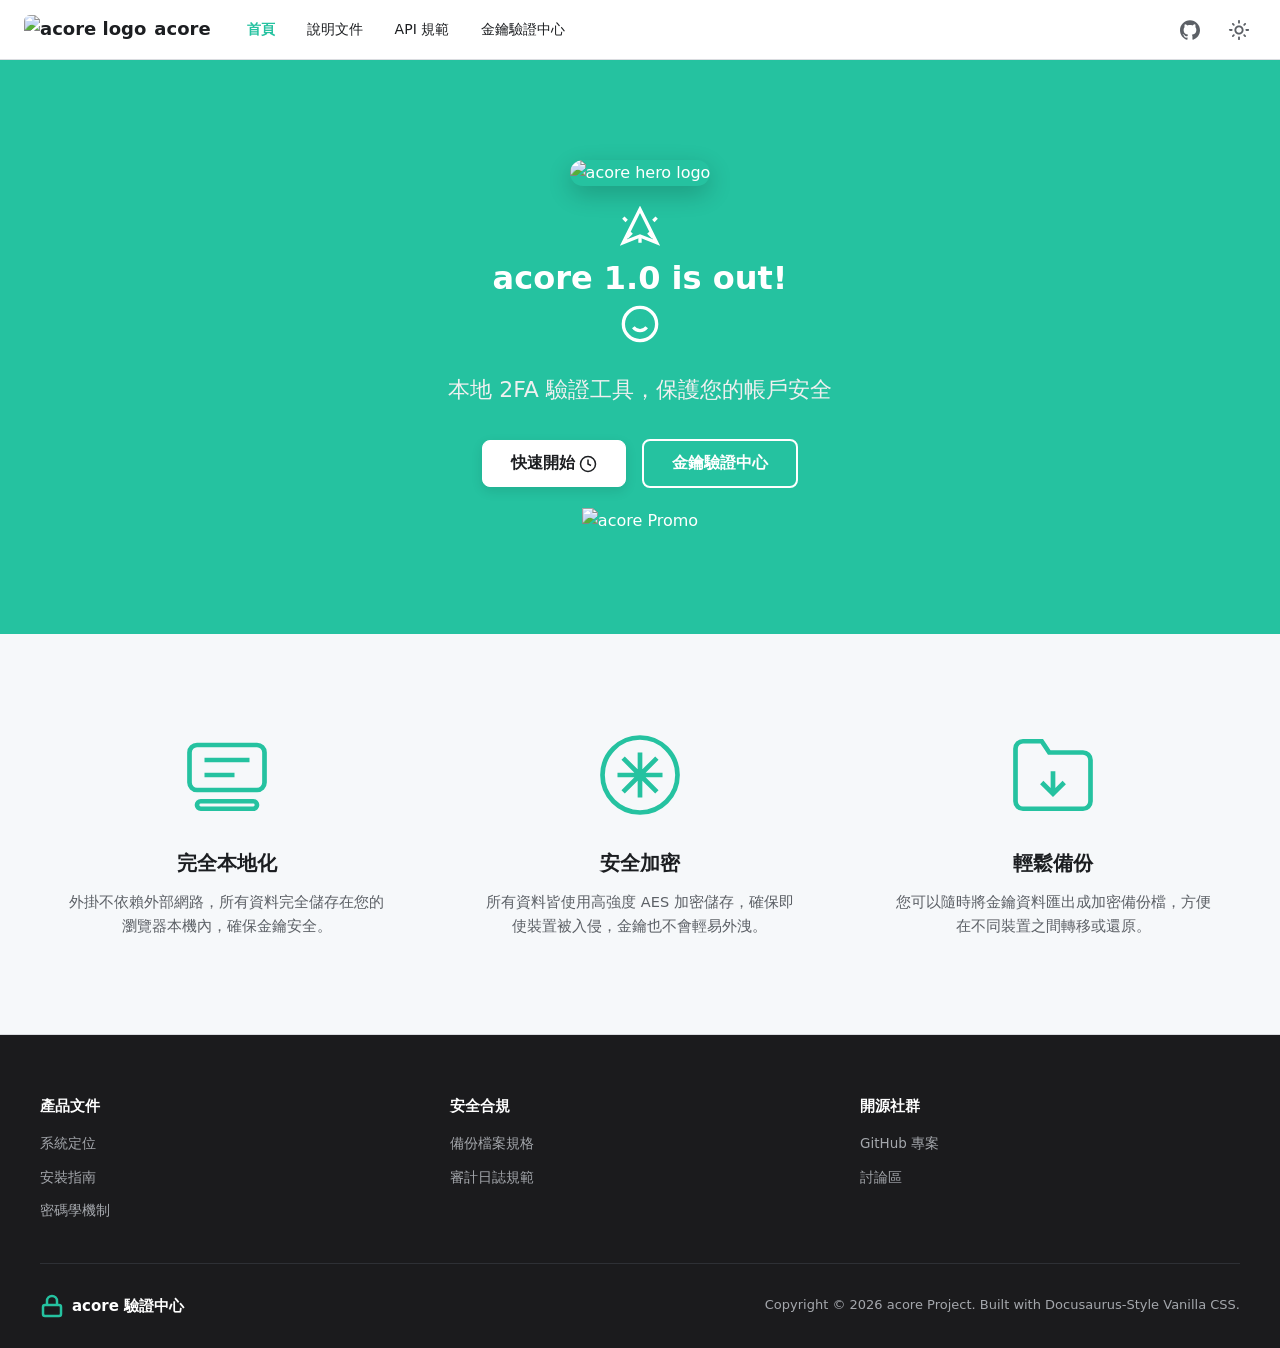
==== commit 933b07de: "Update website/index.html (Flat Docusaurus UI style)" ====
--- a/website/index.html
+++ b/website/index.html
@@ -13,10 +13,7 @@
       <div class="navbar__items">
         <a class="navbar__brand" href="#home" id="nav-brand">
           <div class="navbar__logo">
-            <svg class="logo-svg" viewBox="0 0 24 24" fill="none" stroke="currentColor" stroke-width="2.5">
-              <rect x="3" y="11" width="18" height="11" rx="2" ry="2"/>
-              <path d="M7 11V7a5 5 0 0 1 10 0v4"/>
-            </svg>
+            <img src="logo.png" alt="acore logo" class="logo-img" style="height: 32px; width: 32px; border-radius: 6px;">
           </div>
           <b class="navbar__title">acore</b>
         </a>
@@ -26,9 +23,7 @@
         <a class="navbar__item navbar__link" href="#dashboard" id="nav-dashboard">金鑰驗證中心</a>
       </div>
       <div class="navbar__items navbar__items--right">
-        <div class="navbarSearchContainer">
-          <input type="text" class="navbar-search-input" placeholder="Search (Meta+K)">
-        </div>
+
         <a href="https://github.com/facebook/docusaurus" target="_blank" rel="noopener noreferrer" class="navbar__item navbar__link header-github-link" aria-label="GitHub repository">
           <svg viewBox="0 0 24 24" width="20" height="20" fill="currentColor">
             <path d="M12 .297c-6.63 0-12 5.373-12 12 0 5.303 3.438 9.8 8.205 11.385.6.113.82-.258.82-.577 0-.285-.01-1.04-.015-2.04-3.338.724-4.042-1.61-4.042-1.61C4.422 18.07 3.633 17.7 3.633 17.7c-1.087-.744.084-.729.084-.729 1.205.084 1.838 1.236 1.838 1.236 1.07 1.835 2.809 1.305 3.495.998.108-.776.417-1.305.76-1.605-2.665-.3-5.466-1.332-5.466-5.93 0-1.31.465-2.38 1.235-3.22-.135-.303-.54-1.523.105-3.176 0 0 1.005-.322 3.3 1.23.96-.267 1.98-.399 3-.405 1.02.006 2.04.138 3 .405 2.28-1.552 3.285-1.23 3.285-1.23.645 1.653.24 2.873.12 3.176.765.84 1.23 1.91 1.23 3.22 0 4.61-2.805 5.625-5.475 5.92.42.36.81 1.096.81 2.22 0 1.606-.015 2.896-.015 3.286 0 .315.21.69.825.57C20.565 22.092 24 17.592 24 12.297c0-6.627-5.373-12-12-12"/>
@@ -53,12 +48,21 @@
       <header class="hero-banner">
         <div class="hero-inner">
           <div class="hero-logo-container">
-            <svg class="hero-logo-svg" viewBox="0 0 100 100" fill="none">
-              <circle cx="50" cy="50" r="46" fill="rgba(255,255,255,0.06)" stroke="currentColor" stroke-width="3" />
-              <path d="M50 25c-8.28 0-15 6.72-15 15v8c-2.76 0-5 2.24-5 5v22c0 2.76 2.24 5 5 5h30c2.76 0 5-2.24 5-5V53c0-2.76-2.24-5-5-5v-8c0-8.28-6.72-15-15-15zm0 6c4.97 0 9 4.03 9 9v8H41v-8c0-4.97 4.03-9 9-9zm0 28c2.21 0 4 1.79 4 4s-1.79 4-4 4-4-1.79-4-4 1.79-4 4-4z" fill="currentColor" />
+            <img src="logo.png" alt="acore hero logo" class="hero-logo-img" style="height: 120px; width: 120px; border-radius: 20px; box-shadow: 0 8px 24px rgba(0,0,0,0.2);">
+          </div>
+          <div class="gradient-title-wrapper">
+            <svg class="icon-inline" viewBox="0 0 24 24" width="40" height="40" fill="none" stroke="currentColor" stroke-width="2">
+              <path d="M12 2L2 22l10-4 10 4L12 2z"/>
+              <path d="M12 18v4M7 16l-3 3M17 16l3 3M4 9l-2-2M20 9l2-2"/>
             </svg>
-          </div>
-          <h1 class="hero-title">acore</h1>
+            <h1 class="gradient-title">acore 1.0 is out!</h1>
+            <svg class="icon-inline" viewBox="0 0 24 24" width="40" height="40" fill="none" stroke="currentColor" stroke-width="2">
+              <circle cx="12" cy="12" r="10"/>
+              <path d="M8 14s1.5 2 4 2 4-2 4-2"/>
+              <line x1="9" y1="9" x2="9.01" y2="9"/>
+              <line x1="15" y1="9" x2="15.01" y2="9"/>
+            </svg>
+          </div>
           <p class="hero-tagline">本地 2FA 驗證工具，保護您的帳戶安全</p>
           <div class="hero-ctas">
             <button class="hero-btn hero-btn-primary" id="hero-get-started">
@@ -66,6 +70,9 @@
               <svg class="icon-inline" style="vertical-align: middle; margin-left: 4px;" viewBox="0 0 24 24" width="18" height="18" fill="none" stroke="currentColor" stroke-width="2"><circle cx="12" cy="12" r="10"/><polyline points="12 6 12 12 16 14"/></svg>
             </button>
             <button class="hero-btn hero-btn-secondary" id="hero-go-dashboard">金鑰驗證中心</button>
+          </div>
+          <div class="promo-image-container">
+            <img src="promo.png" alt="acore Promo" class="promo-image" />
           </div>
         </div>
       </header>
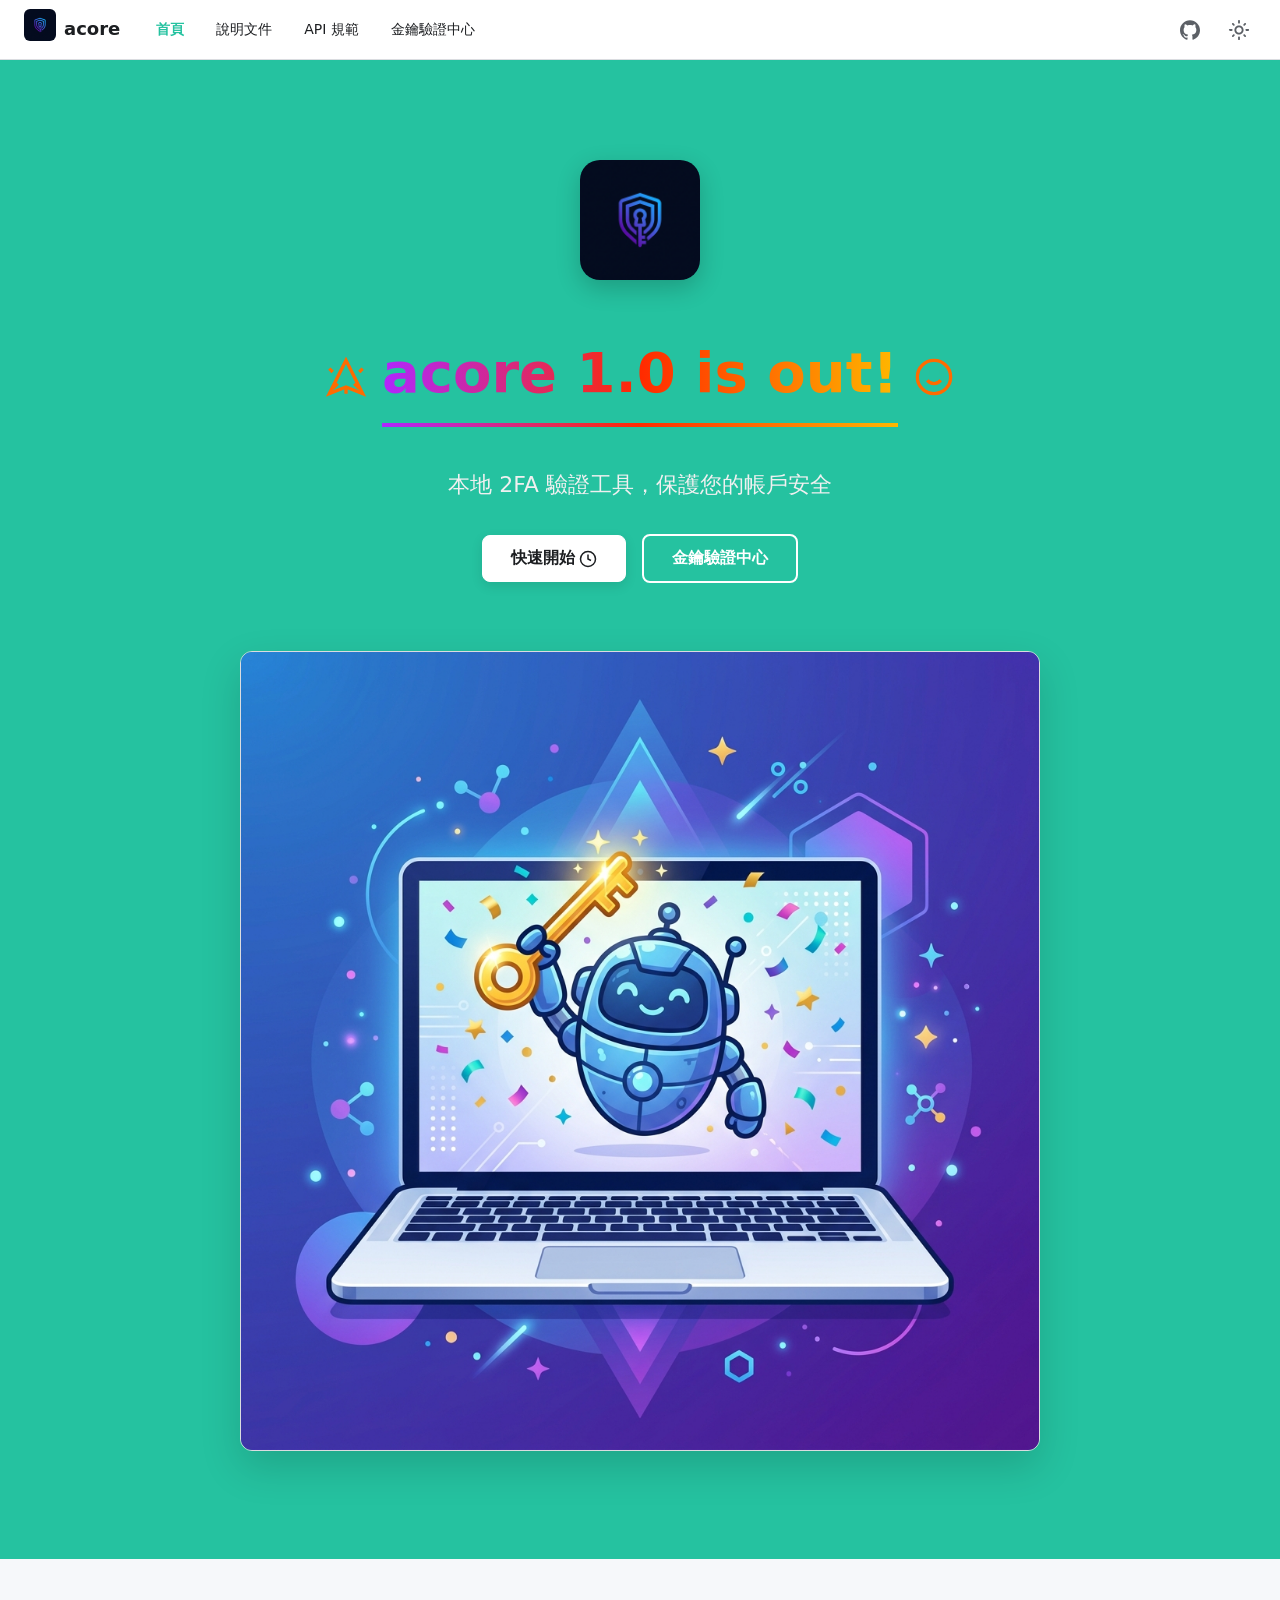
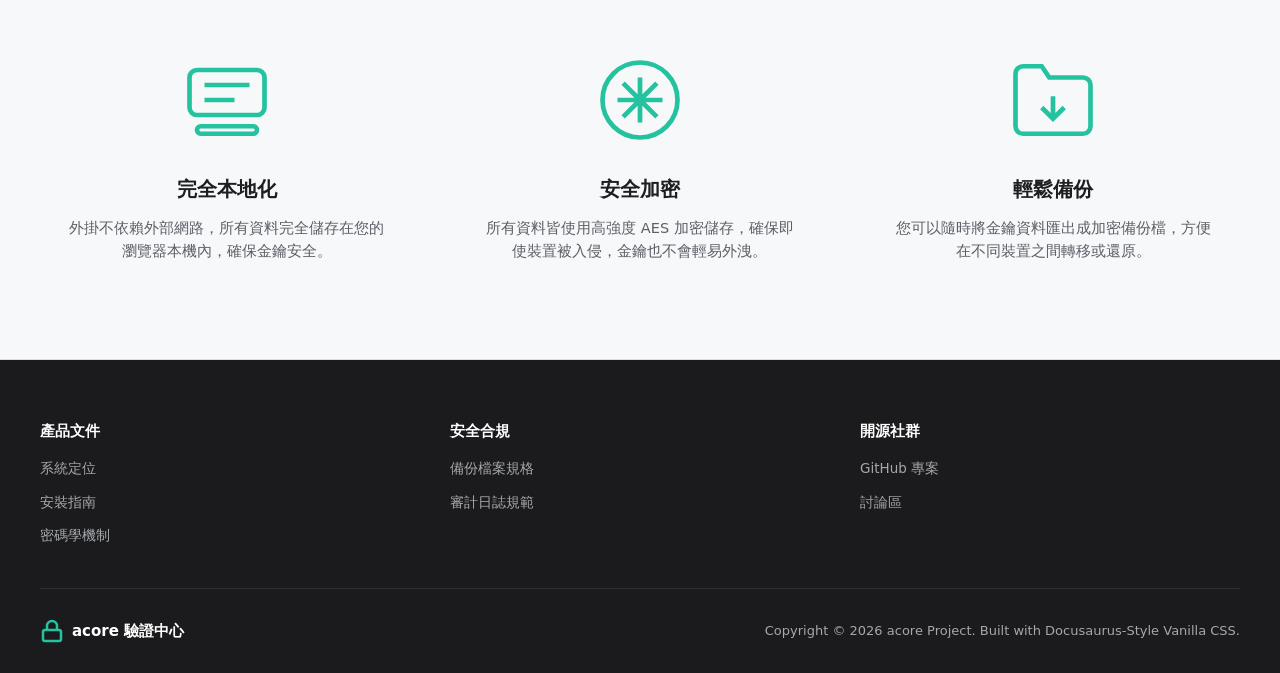
==== commit 08f5e192: "Update website/index.html (Flat Docusaurus UI style)" ====
--- a/website/index.html
+++ b/website/index.html
@@ -3,6 +3,7 @@
 <head>
   <meta charset="UTF-8">
   <meta name="viewport" content="width=device-width, initial-scale=1.0">
+  <meta name="algolia-site-verification" content="F23ABC32F97CFF92" />
   <title>acore | 驗證中心與說明文件</title>
   <link rel="stylesheet" href="style.css">
 </head>
--- a/website/style.css
+++ b/website/style.css
@@ -1696,3 +1696,43 @@
     font-size: 18px;
   }
 }
+/* Promo Banner Styles */
+.gradient-title-wrapper {
+  display: flex;
+  align-items: center;
+  justify-content: center;
+  gap: 16px;
+  margin: 20px 0;
+  color: #ff6b00; /* Fallback icon color */
+}
+
+.gradient-title {
+  background: linear-gradient(90deg, #b026ff, #ff2a00, #ffb800);
+  -webkit-background-clip: text;
+  -webkit-text-fill-color: transparent;
+  background-clip: text;
+  border-bottom: 4px solid transparent;
+  border-image: linear-gradient(90deg, #b026ff, #ff2a00, #ffb800);
+  border-image-slice: 1;
+  padding-bottom: 6px;
+  font-size: 3.5rem;
+  font-weight: 800;
+  margin: 0;
+}
+
+.promo-image-container {
+  margin-top: 48px;
+  text-align: center;
+  width: 100%;
+  max-width: 800px;
+  margin-left: auto;
+  margin-right: auto;
+}
+
+.promo-image {
+  max-width: 100%;
+  height: auto;
+  border-radius: 12px;
+  box-shadow: 0 16px 40px rgba(0,0,0,0.15);
+  border: 1px solid var(--border-color);
+}
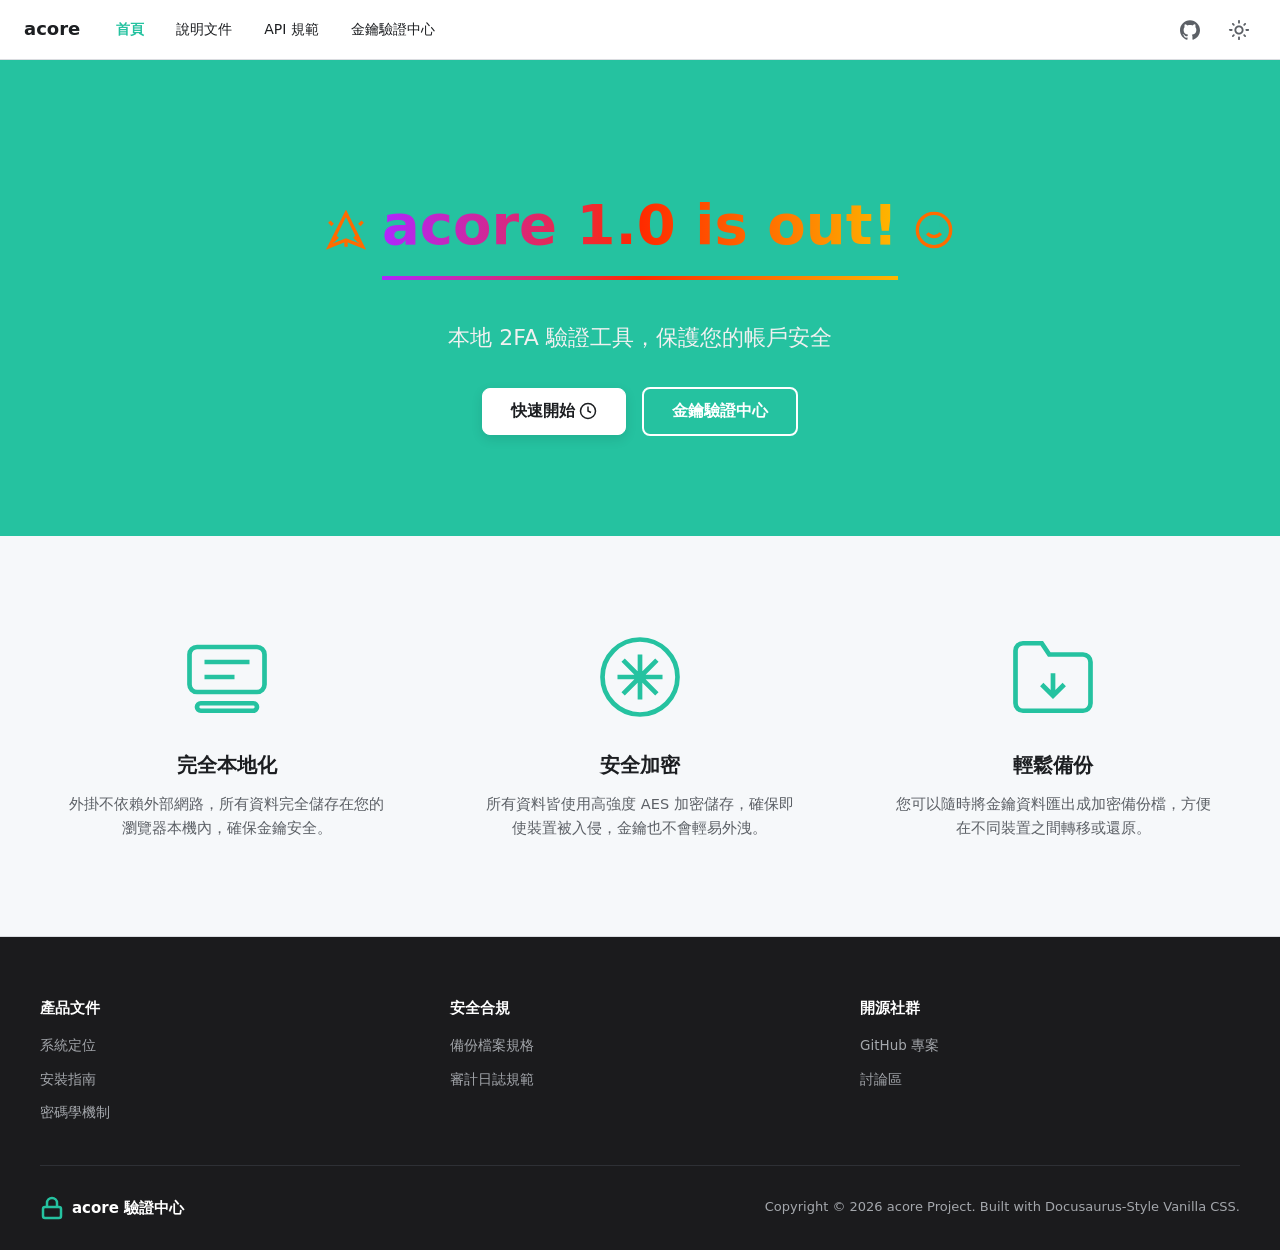
==== commit 0a477657: "Update website/index.html (Flat Docusaurus UI style)" ====
--- a/website/index.html
+++ b/website/index.html
@@ -13,9 +13,6 @@
     <div class="navbar__inner">
       <div class="navbar__items">
         <a class="navbar__brand" href="#home" id="nav-brand">
-          <div class="navbar__logo">
-            <img src="logo.png" alt="acore logo" class="logo-img" style="height: 32px; width: 32px; border-radius: 6px;">
-          </div>
           <b class="navbar__title">acore</b>
         </a>
         <a class="navbar__item navbar__link navbar__link--active" href="#home" id="nav-home">首頁</a>
@@ -48,9 +45,6 @@
       <!-- Hero Banner -->
       <header class="hero-banner">
         <div class="hero-inner">
-          <div class="hero-logo-container">
-            <img src="logo.png" alt="acore hero logo" class="hero-logo-img" style="height: 120px; width: 120px; border-radius: 20px; box-shadow: 0 8px 24px rgba(0,0,0,0.2);">
-          </div>
           <div class="gradient-title-wrapper">
             <svg class="icon-inline" viewBox="0 0 24 24" width="40" height="40" fill="none" stroke="currentColor" stroke-width="2">
               <path d="M12 2L2 22l10-4 10 4L12 2z"/>
@@ -71,9 +65,6 @@
               <svg class="icon-inline" style="vertical-align: middle; margin-left: 4px;" viewBox="0 0 24 24" width="18" height="18" fill="none" stroke="currentColor" stroke-width="2"><circle cx="12" cy="12" r="10"/><polyline points="12 6 12 12 16 14"/></svg>
             </button>
             <button class="hero-btn hero-btn-secondary" id="hero-go-dashboard">金鑰驗證中心</button>
-          </div>
-          <div class="promo-image-container">
-            <img src="promo.png" alt="acore Promo" class="promo-image" />
           </div>
         </div>
       </header>
